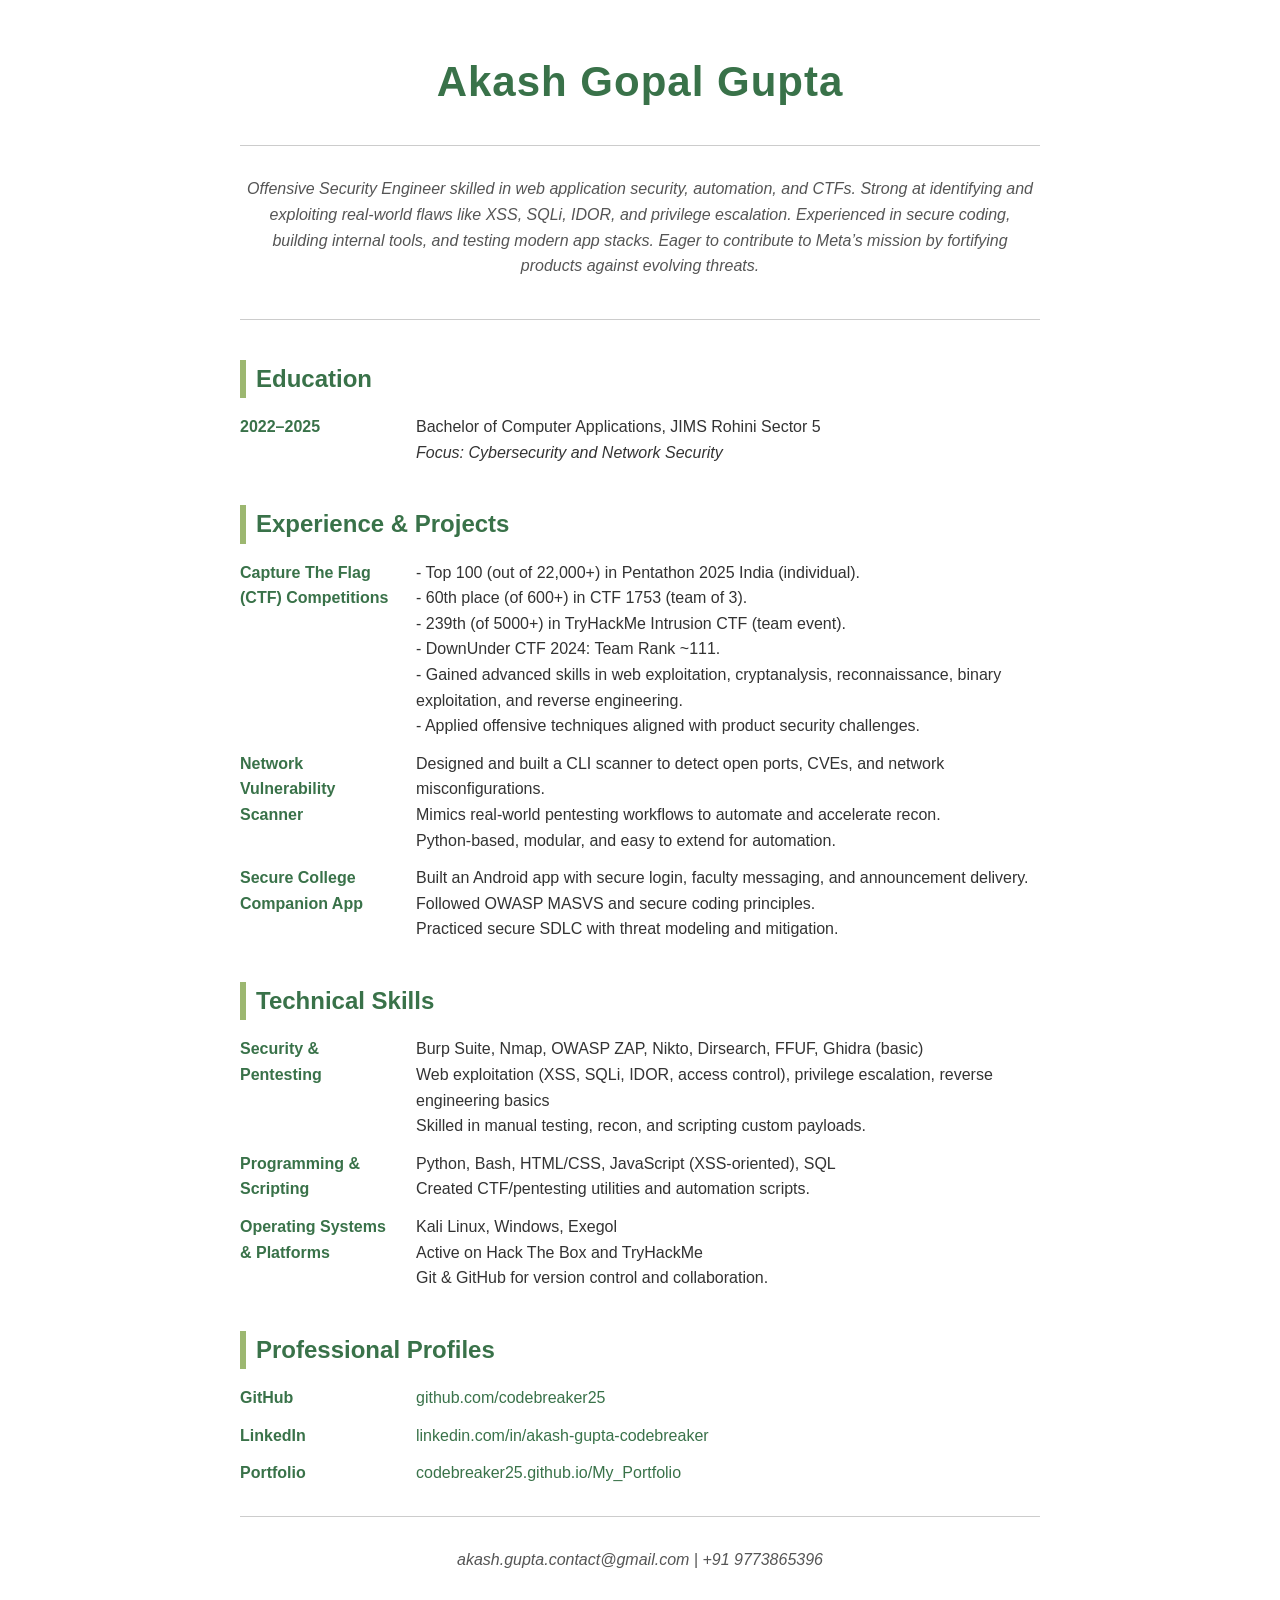
==== index.html @ 153baa15 "index.html" ====
<!DOCTYPE html>
<html lang="en">
<head>
  <meta charset="utf-8" />
  <title>Akash Gupta - Security Engineer Portfolio</title>
  <style>
    body {
      font-family: "Helvetica Neue", Helvetica, Arial, sans-serif;
      max-width: 800px;
      margin: auto;
      background: #FFFFFF;
      padding: 20px;
      line-height: 1.6;
      color: #333;
    }
    h1 {
      font-size: 42px;
      color: #397249;
      text-align: center;
      margin-bottom: 10px;
      letter-spacing: 1px;
    }
    h2 {
      color: #397249;
      margin-top: 40px;
      margin-bottom: 10px;
      border-left: 6px solid #9CB770;
      padding-left: 10px;
      font-weight: 600;
    }
    dt {
      float: left;
      clear: left;
      width: 20%;
      font-weight: bold;
      color: #397249;
    }
    dd {
      margin-left: 22%;
      margin-bottom: 12px;
    }
    blockquote {
      font-style: italic;
      text-align: center;
      color: #555;
      margin: 10px 0 40px;
    }
    a {
      text-decoration: none;
      color: #397249;
    }
    a:hover, a:active {
      background-color: #397249;
      color: #FFFFFF;
      text-decoration: none;
      text-shadow: 1px 1px 1px #333;
    }
    hr {
      border: none;
      border-top: 1px solid #ccc;
      margin: 30px 0;
    }
  </style>
</head>
<body>

<h1>Akash Gopal Gupta</h1>
<hr />
<blockquote>
  Offensive Security Engineer skilled in web application security, automation, and CTFs. Strong at identifying and exploiting real-world flaws like XSS, SQLi, IDOR, and privilege escalation. Experienced in secure coding, building internal tools, and testing modern app stacks. Eager to contribute to Meta’s mission by fortifying products against evolving threats.
</blockquote>
<hr />

<h2>Education</h2>
<dl>
  <dt>2022–2025 </dt>
  <dd>
    Bachelor of Computer Applications, JIMS Rohini Sector 5<br />
    <em>Focus: Cybersecurity and Network Security</em>
  </dd>
</dl>

<h2>Experience & Projects</h2>
<dl>
  <dt>Capture The Flag (CTF) Competitions</dt>
  <dd>
    - Top 100 (out of 22,000+) in Pentathon 2025 India (individual).<br />
    - 60th place (of 600+) in CTF 1753 (team of 3).<br />
    - 239th (of 5000+) in TryHackMe Intrusion CTF (team event).<br />
    - DownUnder CTF 2024: Team Rank ~111.<br />
    - Gained advanced skills in web exploitation, cryptanalysis, reconnaissance, binary exploitation, and reverse engineering.<br />
    - Applied offensive techniques aligned with product security challenges.
  </dd>

  <dt>Network Vulnerability Scanner</dt>
  <dd>
    Designed and built a CLI scanner to detect open ports, CVEs, and network misconfigurations.<br />
    Mimics real-world pentesting workflows to automate and accelerate recon.<br />
    Python-based, modular, and easy to extend for automation.
  </dd>

  <dt>Secure College Companion App</dt>
  <dd>
    Built an Android app with secure login, faculty messaging, and announcement delivery.<br />
    Followed OWASP MASVS and secure coding principles.<br />
    Practiced secure SDLC with threat modeling and mitigation.
  </dd>
</dl>

<h2>Technical Skills</h2>
<dl>
  <dt>Security & Pentesting</dt>
  <dd>
    Burp Suite, Nmap, OWASP ZAP, Nikto, Dirsearch, FFUF, Ghidra (basic)<br />
    Web exploitation (XSS, SQLi, IDOR, access control), privilege escalation, reverse engineering basics<br />
    Skilled in manual testing, recon, and scripting custom payloads.
  </dd>

  <dt>Programming & Scripting</dt>
  <dd>
    Python, Bash, HTML/CSS, JavaScript (XSS-oriented), SQL<br />
    Created CTF/pentesting utilities and automation scripts.
  </dd>

  <dt>Operating Systems & Platforms</dt>
  <dd>
    Kali Linux, Windows, Exegol<br />
    Active on Hack The Box and TryHackMe<br />
    Git & GitHub for version control and collaboration.
  </dd>
</dl>

<h2>Professional Profiles</h2>
<dl>
  <dt>GitHub</dt>
  <dd><a href="https://github.com/codebreaker25" target="_blank" rel="noopener noreferrer">github.com/codebreaker25</a></dd>
  <dt>LinkedIn</dt>
  <dd><a href="https://www.linkedin.com/in/akash-gupta-codebreaker" target="_blank" rel="noopener noreferrer">linkedin.com/in/akash-gupta-codebreaker</a></dd>
  <dt>Portfolio</dt>
  <dd><a href="https://codebreaker25.github.io/My_Portfolio/" target="_blank" rel="noopener noreferrer">codebreaker25.github.io/My_Portfolio</a></dd>
</dl>

<hr />
<blockquote>
  akash.gupta.contact@gmail.com | +91 9773865396
</blockquote>

</body>
</html>
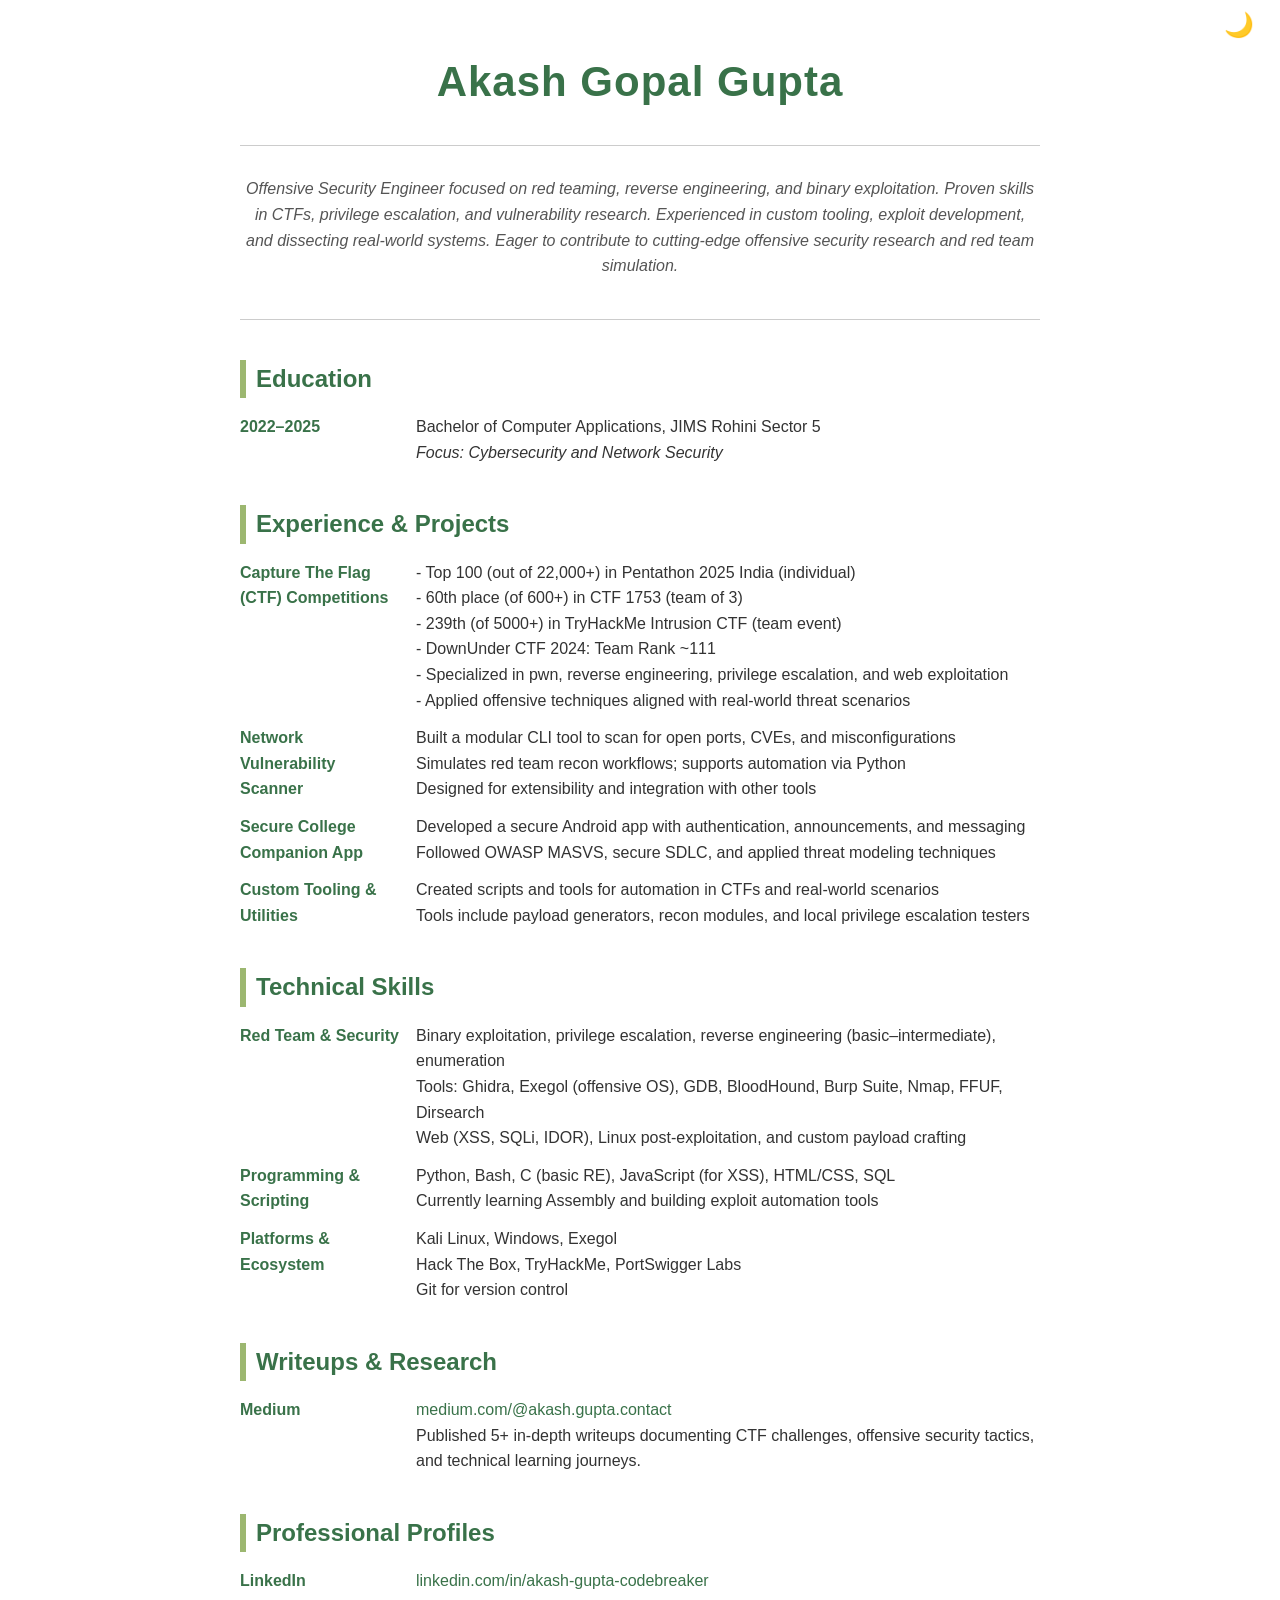
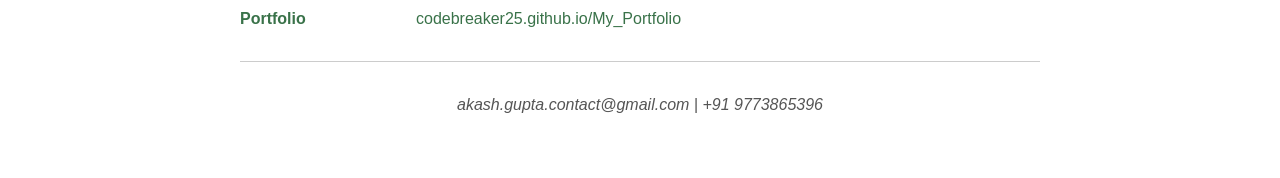
==== commit 88e9d645: "index.html" ====
--- a/index.html
+++ b/index.html
@@ -4,27 +4,47 @@
   <meta charset="utf-8" />
   <title>Akash Gupta - Security Engineer Portfolio</title>
   <style>
+    :root {
+      --bg-color: #FFFFFF;
+      --text-color: #333;
+      --highlight: #397249;
+      --subtle: #9CB770;
+      --link-hover-bg: #397249;
+      --link-hover-text: #FFFFFF;
+    }
+
+    body.dark-mode {
+      --bg-color: #121212;
+      --text-color: #EEE;
+      --highlight: #9CB770;
+      --subtle: #8AA35B;
+      --link-hover-bg: #9CB770;
+      --link-hover-text: #000;
+    }
+
     body {
       font-family: "Helvetica Neue", Helvetica, Arial, sans-serif;
       max-width: 800px;
       margin: auto;
-      background: #FFFFFF;
+      background: var(--bg-color);
       padding: 20px;
       line-height: 1.6;
-      color: #333;
-    }
+      color: var(--text-color);
+      transition: background 0.3s, color 0.3s;
+    }
+
     h1 {
       font-size: 42px;
-      color: #397249;
+      color: var(--highlight);
       text-align: center;
       margin-bottom: 10px;
       letter-spacing: 1px;
     }
     h2 {
-      color: #397249;
+      color: var(--highlight);
       margin-top: 40px;
       margin-bottom: 10px;
-      border-left: 6px solid #9CB770;
+      border-left: 6px solid var(--subtle);
       padding-left: 10px;
       font-weight: 600;
     }
@@ -33,7 +53,7 @@
       clear: left;
       width: 20%;
       font-weight: bold;
-      color: #397249;
+      color: var(--highlight);
     }
     dd {
       margin-left: 22%;
@@ -47,11 +67,11 @@
     }
     a {
       text-decoration: none;
-      color: #397249;
+      color: var(--highlight);
     }
     a:hover, a:active {
-      background-color: #397249;
-      color: #FFFFFF;
+      background-color: var(--link-hover-bg);
+      color: var(--link-hover-text);
       text-decoration: none;
       text-shadow: 1px 1px 1px #333;
     }
@@ -60,20 +80,39 @@
       border-top: 1px solid #ccc;
       margin: 30px 0;
     }
+
+    .toggle-container {
+      position: fixed;
+      top: 10px;
+      right: 20px;
+    }
+    .toggle-btn {
+      background-color: transparent;
+      border: none;
+      font-size: 24px;
+      cursor: pointer;
+      color: var(--highlight);
+    }
+    .toggle-btn:hover {
+      color: var(--link-hover-bg);
+    }
   </style>
 </head>
 <body>
+<div class="toggle-container">
+  <button class="toggle-btn" onclick="toggleDarkMode()" aria-label="Toggle dark mode">🌙</button>
+</div>
 
 <h1>Akash Gopal Gupta</h1>
 <hr />
 <blockquote>
-  Offensive Security Engineer skilled in web application security, automation, and CTFs. Strong at identifying and exploiting real-world flaws like XSS, SQLi, IDOR, and privilege escalation. Experienced in secure coding, building internal tools, and testing modern app stacks. Eager to contribute to Meta’s mission by fortifying products against evolving threats.
+  Offensive Security Engineer focused on red teaming, reverse engineering, and binary exploitation. Proven skills in CTFs, privilege escalation, and vulnerability research. Experienced in custom tooling, exploit development, and dissecting real-world systems. Eager to contribute to cutting-edge offensive security research and red team simulation.
 </blockquote>
 <hr />
 
 <h2>Education</h2>
 <dl>
-  <dt>2022–2025 </dt>
+  <dt>2022–2025</dt>
   <dd>
     Bachelor of Computer Applications, JIMS Rohini Sector 5<br />
     <em>Focus: Cybersecurity and Network Security</em>
@@ -84,56 +123,68 @@
 <dl>
   <dt>Capture The Flag (CTF) Competitions</dt>
   <dd>
-    - Top 100 (out of 22,000+) in Pentathon 2025 India (individual).<br />
-    - 60th place (of 600+) in CTF 1753 (team of 3).<br />
-    - 239th (of 5000+) in TryHackMe Intrusion CTF (team event).<br />
-    - DownUnder CTF 2024: Team Rank ~111.<br />
-    - Gained advanced skills in web exploitation, cryptanalysis, reconnaissance, binary exploitation, and reverse engineering.<br />
-    - Applied offensive techniques aligned with product security challenges.
+    - Top 100 (out of 22,000+) in Pentathon 2025 India (individual)<br />
+    - 60th place (of 600+) in CTF 1753 (team of 3)<br />
+    - 239th (of 5000+) in TryHackMe Intrusion CTF (team event)<br />
+    - DownUnder CTF 2024: Team Rank ~111<br />
+    - Specialized in pwn, reverse engineering, privilege escalation, and web exploitation<br />
+    - Applied offensive techniques aligned with real-world threat scenarios
   </dd>
 
   <dt>Network Vulnerability Scanner</dt>
   <dd>
-    Designed and built a CLI scanner to detect open ports, CVEs, and network misconfigurations.<br />
-    Mimics real-world pentesting workflows to automate and accelerate recon.<br />
-    Python-based, modular, and easy to extend for automation.
+    Built a modular CLI tool to scan for open ports, CVEs, and misconfigurations<br />
+    Simulates red team recon workflows; supports automation via Python<br />
+    Designed for extensibility and integration with other tools
   </dd>
 
   <dt>Secure College Companion App</dt>
   <dd>
-    Built an Android app with secure login, faculty messaging, and announcement delivery.<br />
-    Followed OWASP MASVS and secure coding principles.<br />
-    Practiced secure SDLC with threat modeling and mitigation.
+    Developed a secure Android app with authentication, announcements, and messaging<br />
+    Followed OWASP MASVS, secure SDLC, and applied threat modeling techniques
+  </dd>
+
+  <dt>Custom Tooling & Utilities</dt>
+  <dd>
+    Created scripts and tools for automation in CTFs and real-world scenarios<br />
+    Tools include payload generators, recon modules, and local privilege escalation testers
   </dd>
 </dl>
 
 <h2>Technical Skills</h2>
 <dl>
-  <dt>Security & Pentesting</dt>
-  <dd>
-    Burp Suite, Nmap, OWASP ZAP, Nikto, Dirsearch, FFUF, Ghidra (basic)<br />
-    Web exploitation (XSS, SQLi, IDOR, access control), privilege escalation, reverse engineering basics<br />
-    Skilled in manual testing, recon, and scripting custom payloads.
+  <dt>Red Team & Security</dt>
+  <dd>
+    Binary exploitation, privilege escalation, reverse engineering (basic–intermediate), enumeration<br />
+    Tools: Ghidra, Exegol (offensive OS), GDB, BloodHound, Burp Suite, Nmap, FFUF, Dirsearch<br />
+    Web (XSS, SQLi, IDOR), Linux post-exploitation, and custom payload crafting
   </dd>
 
   <dt>Programming & Scripting</dt>
   <dd>
-    Python, Bash, HTML/CSS, JavaScript (XSS-oriented), SQL<br />
-    Created CTF/pentesting utilities and automation scripts.
-  </dd>
-
-  <dt>Operating Systems & Platforms</dt>
+    Python, Bash, C (basic RE), JavaScript (for XSS), HTML/CSS, SQL<br />
+    Currently learning Assembly and building exploit automation tools
+  </dd>
+
+  <dt>Platforms & Ecosystem</dt>
   <dd>
     Kali Linux, Windows, Exegol<br />
-    Active on Hack The Box and TryHackMe<br />
-    Git & GitHub for version control and collaboration.
+    Hack The Box, TryHackMe, PortSwigger Labs<br />
+    Git for version control
+  </dd>
+</dl>
+
+<h2>Writeups & Research</h2>
+<dl>
+  <dt>Medium</dt>
+  <dd>
+    <a href="https://medium.com/@akash.gupta.contact" target="_blank" rel="noopener noreferrer">medium.com/@akash.gupta.contact</a><br />
+    Published 5+ in-depth writeups documenting CTF challenges, offensive security tactics, and technical learning journeys.
   </dd>
 </dl>
 
 <h2>Professional Profiles</h2>
 <dl>
-  <dt>GitHub</dt>
-  <dd><a href="https://github.com/codebreaker25" target="_blank" rel="noopener noreferrer">github.com/codebreaker25</a></dd>
   <dt>LinkedIn</dt>
   <dd><a href="https://www.linkedin.com/in/akash-gupta-codebreaker" target="_blank" rel="noopener noreferrer">linkedin.com/in/akash-gupta-codebreaker</a></dd>
   <dt>Portfolio</dt>
@@ -145,5 +196,13 @@
   akash.gupta.contact@gmail.com | +91 9773865396
 </blockquote>
 
+<script>
+  function toggleDarkMode() {
+    document.body.classList.toggle('dark-mode');
+    const icon = document.querySelector('.toggle-btn');
+    icon.textContent = document.body.classList.contains('dark-mode') ? '☀️' : '🌙';
+  }
+</script>
+
 </body>
 </html>
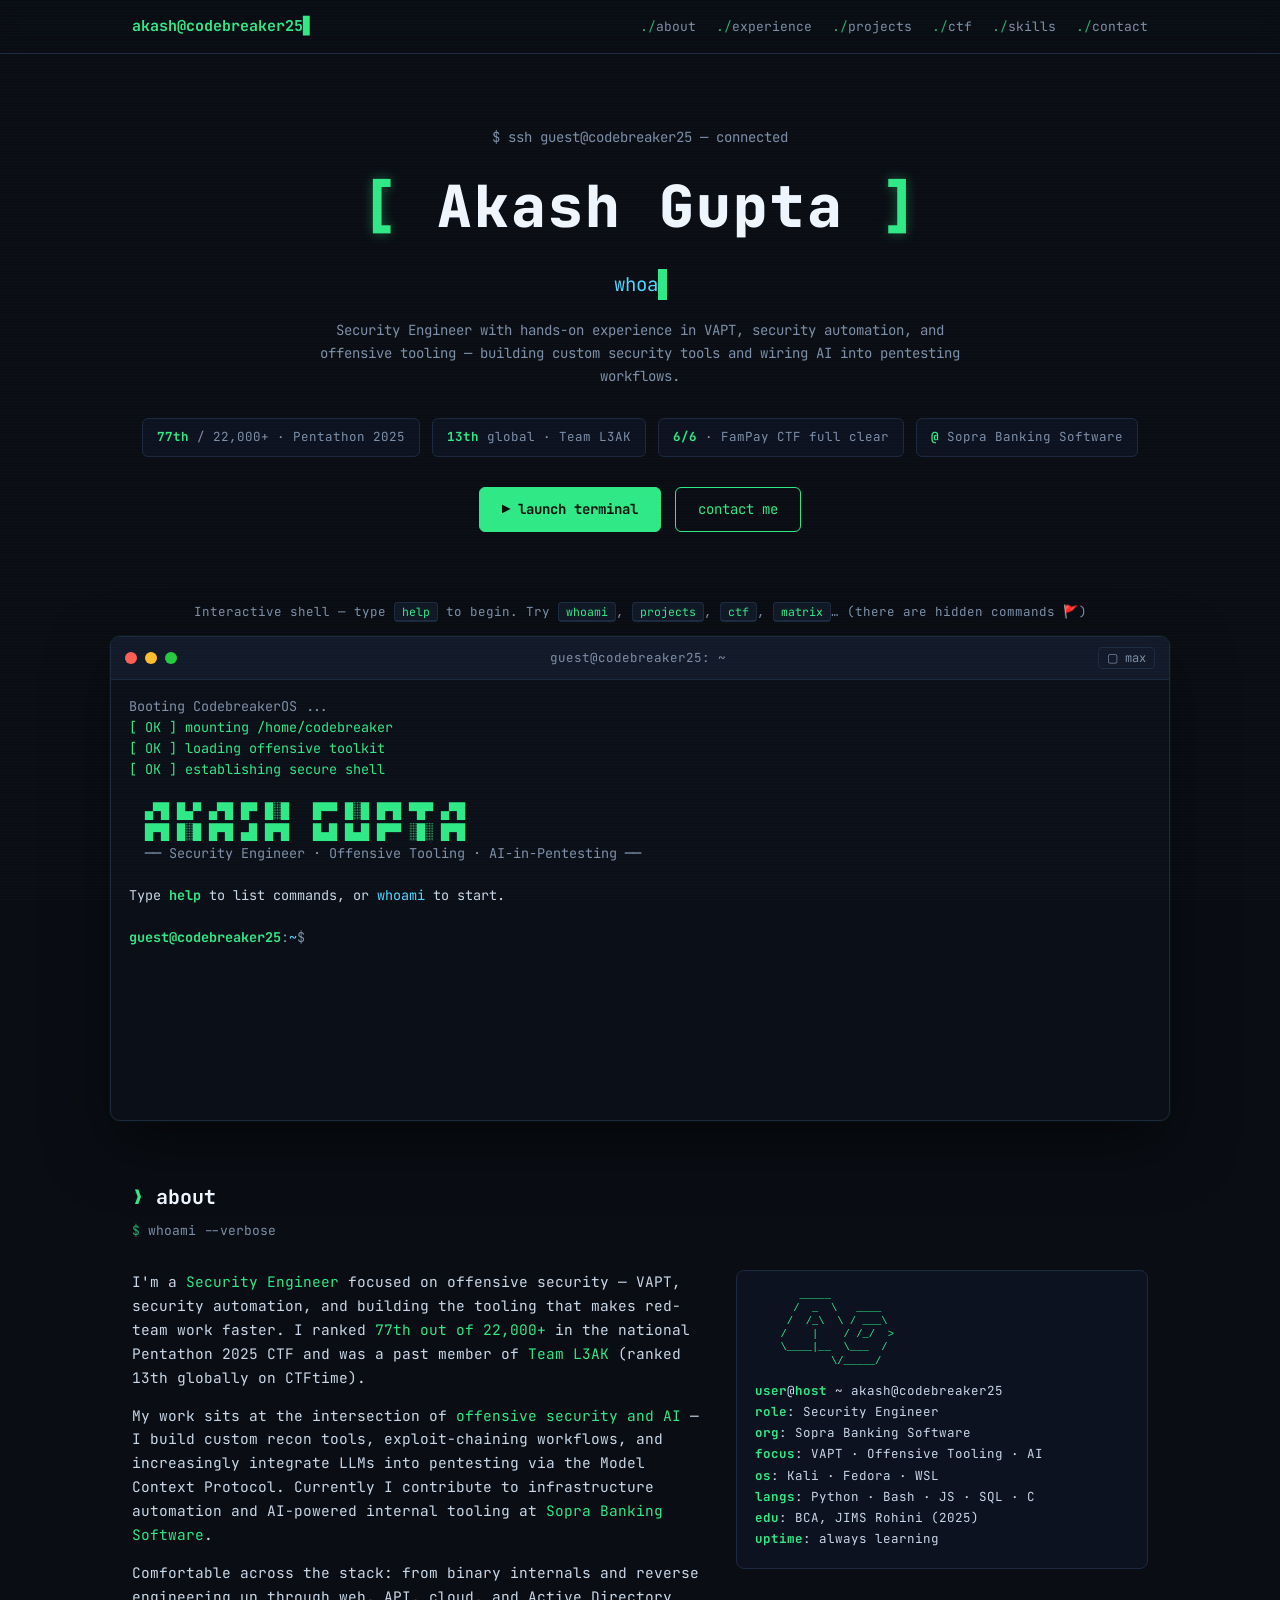
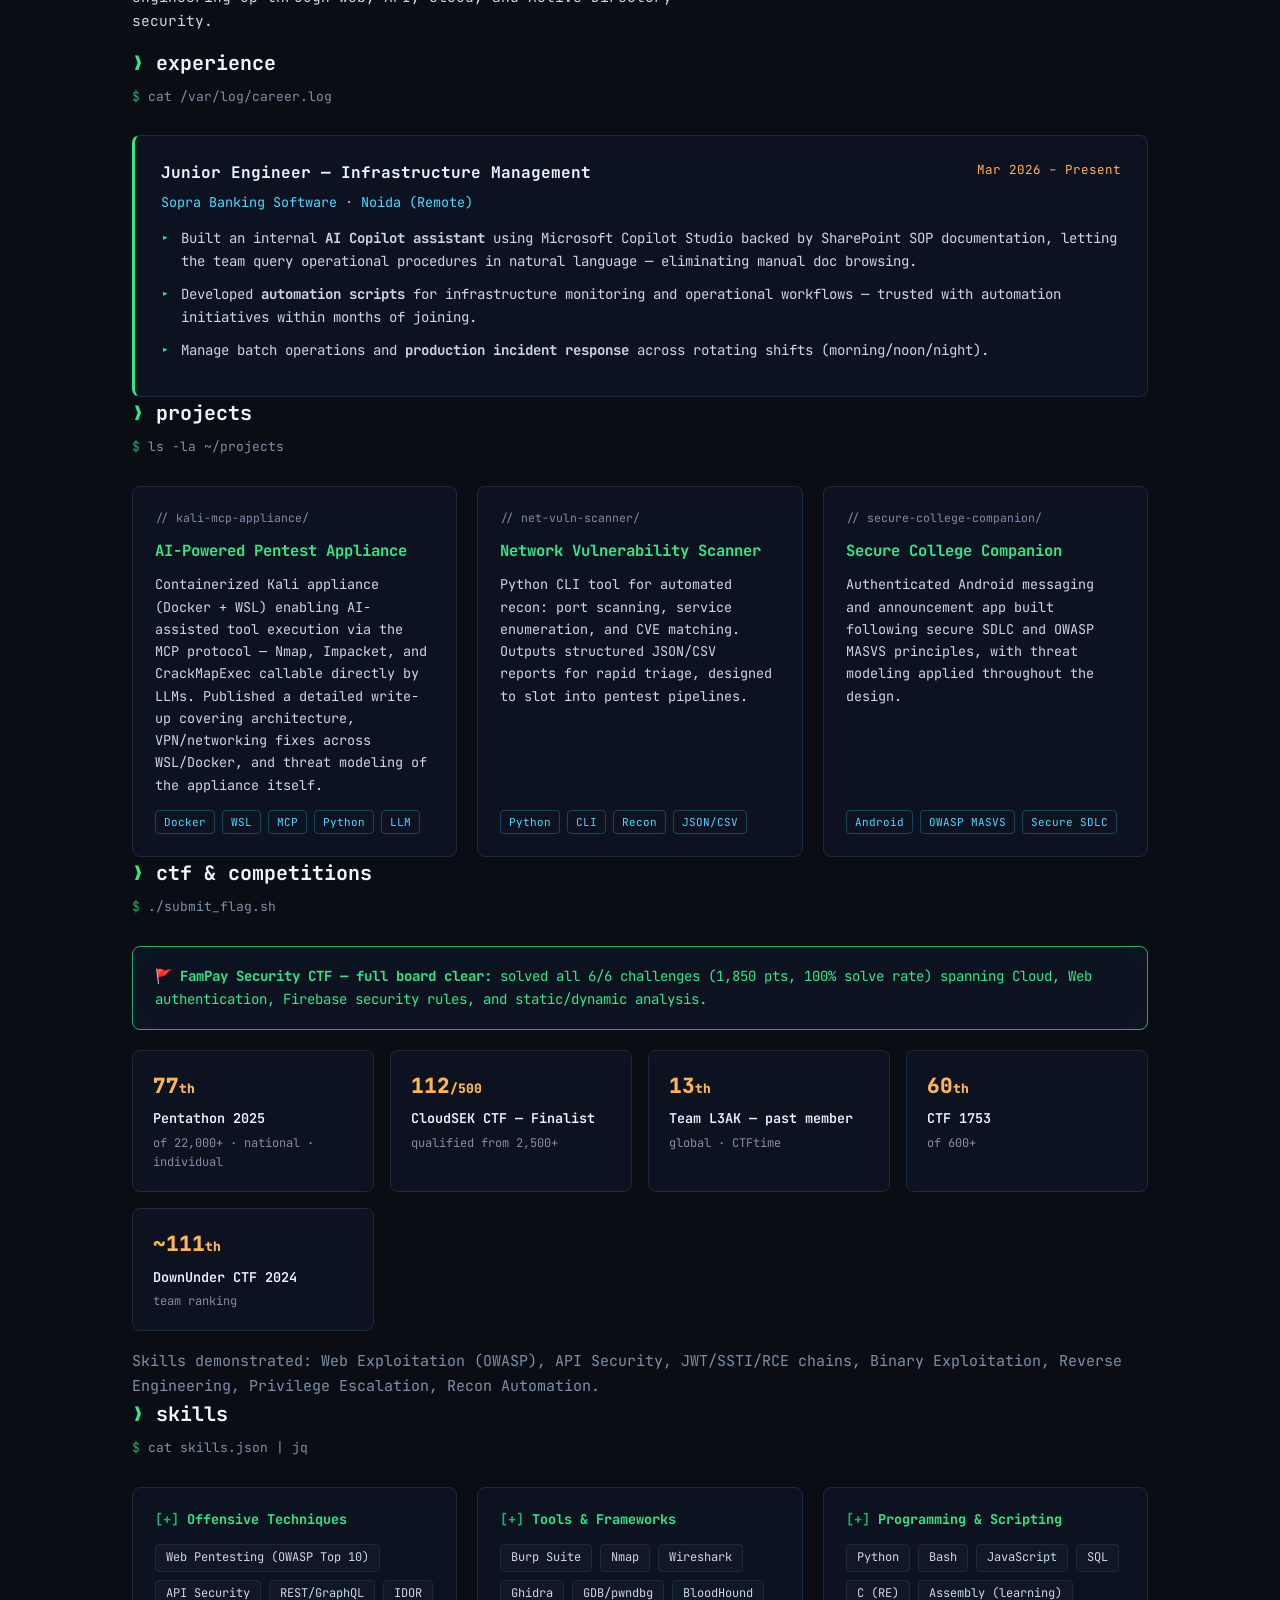
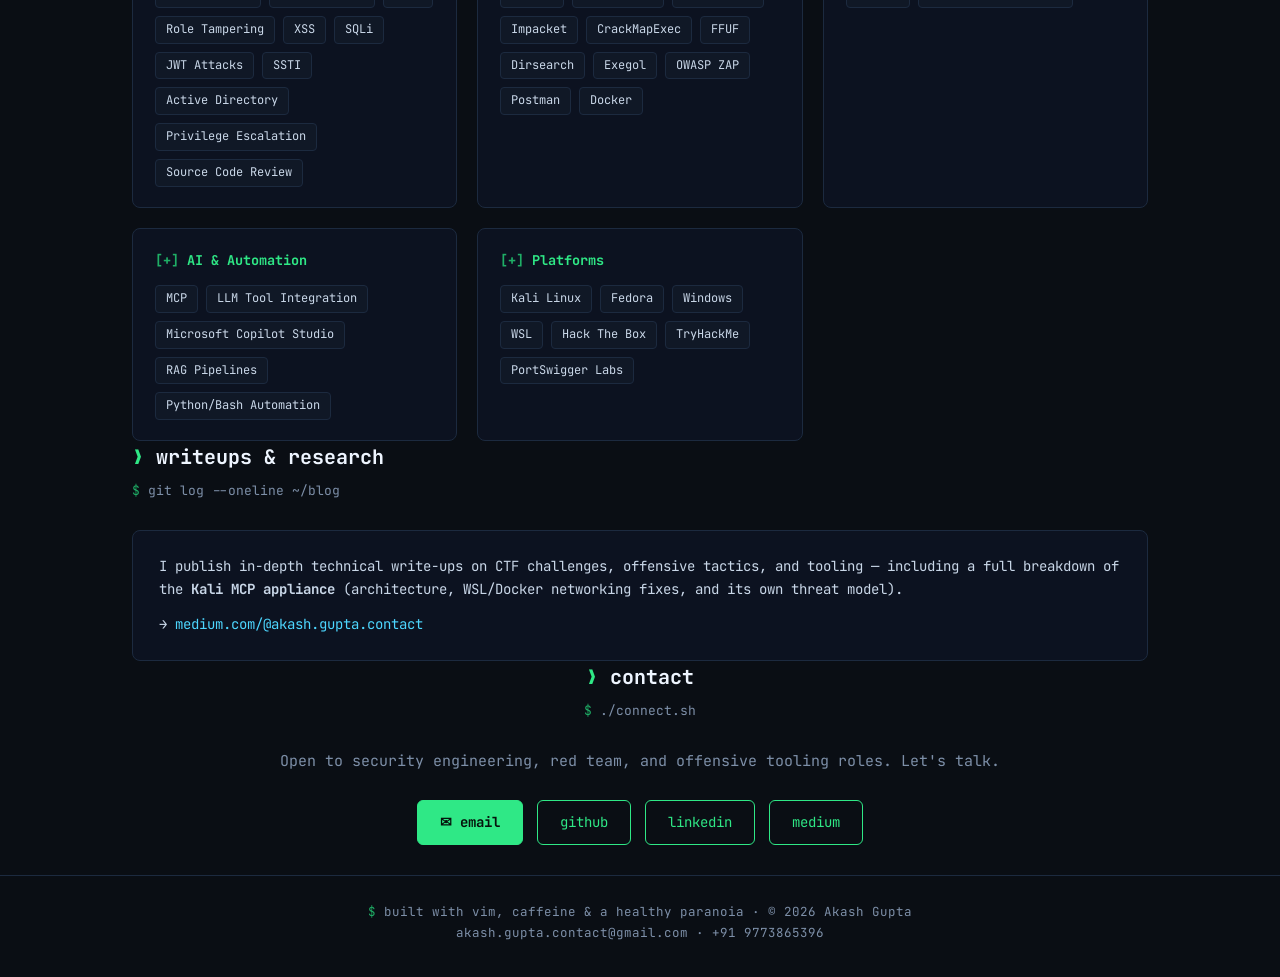
==== commit e06d693b: "Rebuild portfolio as interactive terminal-themed site - Add fully interactive in-browser terminal (h" ====
--- a/index.html
+++ b/index.html
@@ -2,207 +2,299 @@
 <html lang="en">
 <head>
   <meta charset="utf-8" />
-  <title>Akash Gupta - Security Engineer Portfolio</title>
-  <style>
-    :root {
-      --bg-color: #FFFFFF;
-      --text-color: #333;
-      --highlight: #397249;
-      --subtle: #9CB770;
-      --link-hover-bg: #397249;
-      --link-hover-text: #FFFFFF;
-    }
-
-    body.dark-mode {
-      --bg-color: #121212;
-      --text-color: #EEE;
-      --highlight: #9CB770;
-      --subtle: #8AA35B;
-      --link-hover-bg: #9CB770;
-      --link-hover-text: #000;
-    }
-
-    body {
-      font-family: "Helvetica Neue", Helvetica, Arial, sans-serif;
-      max-width: 800px;
-      margin: auto;
-      background: var(--bg-color);
-      padding: 20px;
-      line-height: 1.6;
-      color: var(--text-color);
-      transition: background 0.3s, color 0.3s;
-    }
-
-    h1 {
-      font-size: 42px;
-      color: var(--highlight);
-      text-align: center;
-      margin-bottom: 10px;
-      letter-spacing: 1px;
-    }
-    h2 {
-      color: var(--highlight);
-      margin-top: 40px;
-      margin-bottom: 10px;
-      border-left: 6px solid var(--subtle);
-      padding-left: 10px;
-      font-weight: 600;
-    }
-    dt {
-      float: left;
-      clear: left;
-      width: 20%;
-      font-weight: bold;
-      color: var(--highlight);
-    }
-    dd {
-      margin-left: 22%;
-      margin-bottom: 12px;
-    }
-    blockquote {
-      font-style: italic;
-      text-align: center;
-      color: #555;
-      margin: 10px 0 40px;
-    }
-    a {
-      text-decoration: none;
-      color: var(--highlight);
-    }
-    a:hover, a:active {
-      background-color: var(--link-hover-bg);
-      color: var(--link-hover-text);
-      text-decoration: none;
-      text-shadow: 1px 1px 1px #333;
-    }
-    hr {
-      border: none;
-      border-top: 1px solid #ccc;
-      margin: 30px 0;
-    }
-
-    .toggle-container {
-      position: fixed;
-      top: 10px;
-      right: 20px;
-    }
-    .toggle-btn {
-      background-color: transparent;
-      border: none;
-      font-size: 24px;
-      cursor: pointer;
-      color: var(--highlight);
-    }
-    .toggle-btn:hover {
-      color: var(--link-hover-bg);
-    }
-  </style>
+  <meta name="viewport" content="width=device-width, initial-scale=1" />
+  <title>Akash Gupta — Security Engineer</title>
+  <meta name="description" content="Akash Gupta — Security Engineer specializing in VAPT, offensive tooling, and AI-in-pentesting. Ranked 77th/22,000+ in Pentathon 2025. Interactive terminal portfolio." />
+  <meta name="author" content="Akash Gupta" />
+  <meta property="og:title" content="Akash Gupta — Security Engineer" />
+  <meta property="og:description" content="VAPT · Offensive Tooling · AI-in-Pentesting. Interactive terminal portfolio." />
+  <meta property="og:type" content="website" />
+  <link rel="preconnect" href="https://fonts.googleapis.com" />
+  <link rel="preconnect" href="https://fonts.gstatic.com" crossorigin />
+  <link href="https://fonts.googleapis.com/css2?family=JetBrains+Mono:wght@400;500;700;800&display=swap" rel="stylesheet" />
+  <link rel="stylesheet" href="style.css" />
+  <link rel="icon" href="data:image/svg+xml,<svg xmlns='http://www.w3.org/2000/svg' viewBox='0 0 100 100'><text y='.9em' font-size='90'>🛡️</text></svg>" />
 </head>
 <body>
-<div class="toggle-container">
-  <button class="toggle-btn" onclick="toggleDarkMode()" aria-label="Toggle dark mode">🌙</button>
-</div>
-
-<h1>Akash Gopal Gupta</h1>
-<hr />
-<blockquote>
-  Offensive Security Engineer focused on red teaming, reverse engineering, and binary exploitation. Proven skills in CTFs, privilege escalation, and vulnerability research. Experienced in custom tooling, exploit development, and dissecting real-world systems. Eager to contribute to cutting-edge offensive security research and red team simulation.
-</blockquote>
-<hr />
-
-<h2>Education</h2>
-<dl>
-  <dt>2022–2025</dt>
-  <dd>
-    Bachelor of Computer Applications, JIMS Rohini Sector 5<br />
-    <em>Focus: Cybersecurity and Network Security</em>
-  </dd>
-</dl>
-
-<h2>Experience & Projects</h2>
-<dl>
-  <dt>Capture The Flag (CTF) Competitions</dt>
-  <dd>
-    - Top 100 (out of 22,000+) in Pentathon 2025 India (individual)<br />
-    - 60th place (of 600+) in CTF 1753 (team of 3)<br />
-    - 239th (of 5000+) in TryHackMe Intrusion CTF (team event)<br />
-    - DownUnder CTF 2024: Team Rank ~111<br />
-    - Specialized in pwn, reverse engineering, privilege escalation, and web exploitation<br />
-    - Applied offensive techniques aligned with real-world threat scenarios
-  </dd>
-
-  <dt>Network Vulnerability Scanner</dt>
-  <dd>
-    Built a modular CLI tool to scan for open ports, CVEs, and misconfigurations<br />
-    Simulates red team recon workflows; supports automation via Python<br />
-    Designed for extensibility and integration with other tools
-  </dd>
-
-  <dt>Secure College Companion App</dt>
-  <dd>
-    Developed a secure Android app with authentication, announcements, and messaging<br />
-    Followed OWASP MASVS, secure SDLC, and applied threat modeling techniques
-  </dd>
-
-  <dt>Custom Tooling & Utilities</dt>
-  <dd>
-    Created scripts and tools for automation in CTFs and real-world scenarios<br />
-    Tools include payload generators, recon modules, and local privilege escalation testers
-  </dd>
-</dl>
-
-<h2>Technical Skills</h2>
-<dl>
-  <dt>Red Team & Security</dt>
-  <dd>
-    Binary exploitation, privilege escalation, reverse engineering (basic–intermediate), enumeration<br />
-    Tools: Ghidra, Exegol (offensive OS), GDB, BloodHound, Burp Suite, Nmap, FFUF, Dirsearch<br />
-    Web (XSS, SQLi, IDOR), Linux post-exploitation, and custom payload crafting
-  </dd>
-
-  <dt>Programming & Scripting</dt>
-  <dd>
-    Python, Bash, C (basic RE), JavaScript (for XSS), HTML/CSS, SQL<br />
-    Currently learning Assembly and building exploit automation tools
-  </dd>
-
-  <dt>Platforms & Ecosystem</dt>
-  <dd>
-    Kali Linux, Windows, Exegol<br />
-    Hack The Box, TryHackMe, PortSwigger Labs<br />
-    Git for version control
-  </dd>
-</dl>
-
-<h2>Writeups & Research</h2>
-<dl>
-  <dt>Medium</dt>
-  <dd>
-    <a href="https://medium.com/@akash.gupta.contact" target="_blank" rel="noopener noreferrer">medium.com/@akash.gupta.contact</a><br />
-    Published 5+ in-depth writeups documenting CTF challenges, offensive security tactics, and technical learning journeys.
-  </dd>
-</dl>
-
-<h2>Professional Profiles</h2>
-<dl>
-  <dt>LinkedIn</dt>
-  <dd><a href="https://www.linkedin.com/in/akash-gupta-codebreaker" target="_blank" rel="noopener noreferrer">linkedin.com/in/akash-gupta-codebreaker</a></dd>
-  <dt>Portfolio</dt>
-  <dd><a href="https://codebreaker25.github.io/My_Portfolio/" target="_blank" rel="noopener noreferrer">codebreaker25.github.io/My_Portfolio</a></dd>
-</dl>
-
-<hr />
-<blockquote>
-  akash.gupta.contact@gmail.com | +91 9773865396
-</blockquote>
-
-<script>
-  function toggleDarkMode() {
-    document.body.classList.toggle('dark-mode');
-    const icon = document.querySelector('.toggle-btn');
-    icon.textContent = document.body.classList.contains('dark-mode') ? '☀️' : '🌙';
-  }
-</script>
-
+
+<canvas id="matrix-canvas"></canvas>
+
+<!-- ===== NAV ===== -->
+<nav>
+  <div class="nav-inner">
+    <div class="nav-logo">akash@codebreaker25<span class="blink">▊</span></div>
+    <div class="nav-links">
+      <a href="#about">about</a>
+      <a href="#experience">experience</a>
+      <a href="#projects">projects</a>
+      <a href="#ctf">ctf</a>
+      <a href="#skills">skills</a>
+      <a href="#contact">contact</a>
+    </div>
+  </div>
+</nav>
+
+<!-- ===== HERO ===== -->
+<header class="hero container">
+  <div class="handle">$ ssh guest@codebreaker25 — connected</div>
+  <h1><span class="bracket">[</span> Akash Gupta <span class="bracket">]</span></h1>
+  <div class="typed-line"><span id="typed"></span><span class="cursor">&nbsp;</span></div>
+  <p class="tagline">
+    Security Engineer with hands-on experience in VAPT, security automation, and offensive tooling —
+    building custom security tools and wiring AI into pentesting workflows.
+  </p>
+
+  <div class="stat-chips">
+    <div class="chip"><b>77th</b> / 22,000+ · Pentathon 2025</div>
+    <div class="chip"><b>13th</b> global · Team L3AK</div>
+    <div class="chip"><b>6/6</b> · FamPay CTF full clear</div>
+    <div class="chip"><b>@</b> Sopra Banking Software</div>
+  </div>
+
+  <div class="hero-ctas">
+    <a class="btn btn-solid" href="#terminal">▶ launch terminal</a>
+    <a class="btn btn-ghost" href="#contact">contact me</a>
+  </div>
+</header>
+
+<!-- ===== TERMINAL ===== -->
+<section class="terminal-section container" id="terminal">
+  <p class="terminal-hint">
+    Interactive shell — type <kbd>help</kbd> to begin. Try <kbd>whoami</kbd>, <kbd>projects</kbd>, <kbd>ctf</kbd>, <kbd>matrix</kbd>… (there are hidden commands 🚩)
+  </p>
+  <div class="terminal" id="terminal-box">
+    <div class="term-titlebar">
+      <span class="term-dot red"></span>
+      <span class="term-dot yellow"></span>
+      <span class="term-dot green"></span>
+      <span class="term-title">guest@codebreaker25: ~</span>
+      <button class="term-max" id="term-max">▢ max</button>
+    </div>
+    <div class="term-body" id="term-body"></div>
+  </div>
+</section>
+
+<!-- ===== ABOUT ===== -->
+<section id="about" class="container" data-reveal>
+  <h2 class="section-title">about</h2>
+  <p class="section-cmd">whoami --verbose</p>
+  <div class="about-grid">
+    <div class="about-text">
+      <p>
+        I'm a <span class="hl">Security Engineer</span> focused on offensive security — VAPT,
+        security automation, and building the tooling that makes red-team work faster. I ranked
+        <span class="hl">77th out of 22,000+</span> in the national Pentathon 2025 CTF and was a
+        past member of <span class="hl">Team L3AK</span> (ranked 13th globally on CTFtime).
+      </p>
+      <p>
+        My work sits at the intersection of <span class="hl">offensive security and AI</span> —
+        I build custom recon tools, exploit-chaining workflows, and increasingly integrate LLMs
+        into pentesting via the Model Context Protocol. Currently I contribute to infrastructure
+        automation and AI-powered internal tooling at <span class="hl">Sopra Banking Software</span>.
+      </p>
+      <p>
+        Comfortable across the stack: from binary internals and reverse engineering up through web,
+        API, cloud, and Active Directory security.
+      </p>
+    </div>
+    <div class="neofetch-card">
+      <pre>       _____
+      /  _  \   ____
+     /  /_\  \ / ___\
+    /    |    / /_/  >
+    \____|__  \___  /
+            \/_____/</pre>
+      <div><span class="nf-key">user</span>@<span class="nf-key">host</span> ~ akash@codebreaker25</div>
+      <div><span class="nf-key">role</span>: Security Engineer</div>
+      <div><span class="nf-key">org</span>: Sopra Banking Software</div>
+      <div><span class="nf-key">focus</span>: VAPT · Offensive Tooling · AI</div>
+      <div><span class="nf-key">os</span>: Kali · Fedora · WSL</div>
+      <div><span class="nf-key">langs</span>: Python · Bash · JS · SQL · C</div>
+      <div><span class="nf-key">edu</span>: BCA, JIMS Rohini (2025)</div>
+      <div><span class="nf-key">uptime</span>: always learning</div>
+    </div>
+  </div>
+</section>
+
+<!-- ===== EXPERIENCE ===== -->
+<section id="experience" class="container" data-reveal>
+  <h2 class="section-title">experience</h2>
+  <p class="section-cmd">cat /var/log/career.log</p>
+  <div class="xp-card">
+    <div class="xp-head">
+      <span class="xp-role">Junior Engineer — Infrastructure Management</span>
+      <span class="xp-date">Mar 2026 – Present</span>
+    </div>
+    <div class="xp-org">Sopra Banking Software · Noida (Remote)</div>
+    <ul>
+      <li>Built an internal <b>AI Copilot assistant</b> using Microsoft Copilot Studio backed by SharePoint SOP documentation, letting the team query operational procedures in natural language — eliminating manual doc browsing.</li>
+      <li>Developed <b>automation scripts</b> for infrastructure monitoring and operational workflows — trusted with automation initiatives within months of joining.</li>
+      <li>Manage batch operations and <b>production incident response</b> across rotating shifts (morning/noon/night).</li>
+    </ul>
+  </div>
+</section>
+
+<!-- ===== PROJECTS ===== -->
+<section id="projects" class="container" data-reveal>
+  <h2 class="section-title">projects</h2>
+  <p class="section-cmd">ls -la ~/projects</p>
+  <div class="proj-grid">
+    <article class="proj-card">
+      <div class="proj-file">kali-mcp-appliance/</div>
+      <div class="proj-name">AI-Powered Pentest Appliance</div>
+      <p class="proj-desc">
+        Containerized Kali appliance (Docker + WSL) enabling AI-assisted tool execution via the
+        MCP protocol — Nmap, Impacket, and CrackMapExec callable directly by LLMs. Published a
+        detailed write-up covering architecture, VPN/networking fixes across WSL/Docker, and
+        threat modeling of the appliance itself.
+      </p>
+      <div class="proj-tags"><span>Docker</span><span>WSL</span><span>MCP</span><span>Python</span><span>LLM</span></div>
+    </article>
+
+    <article class="proj-card">
+      <div class="proj-file">net-vuln-scanner/</div>
+      <div class="proj-name">Network Vulnerability Scanner</div>
+      <p class="proj-desc">
+        Python CLI tool for automated recon: port scanning, service enumeration, and CVE matching.
+        Outputs structured JSON/CSV reports for rapid triage, designed to slot into pentest pipelines.
+      </p>
+      <div class="proj-tags"><span>Python</span><span>CLI</span><span>Recon</span><span>JSON/CSV</span></div>
+    </article>
+
+    <article class="proj-card">
+      <div class="proj-file">secure-college-companion/</div>
+      <div class="proj-name">Secure College Companion</div>
+      <p class="proj-desc">
+        Authenticated Android messaging and announcement app built following secure SDLC and
+        OWASP MASVS principles, with threat modeling applied throughout the design.
+      </p>
+      <div class="proj-tags"><span>Android</span><span>OWASP MASVS</span><span>Secure SDLC</span></div>
+    </article>
+  </div>
+</section>
+
+<!-- ===== CTF ===== -->
+<section id="ctf" class="container" data-reveal>
+  <h2 class="section-title">ctf &amp; competitions</h2>
+  <p class="section-cmd">./submit_flag.sh</p>
+  <div class="ctf-flag-banner">
+    🚩 <b>FamPay Security CTF — full board clear:</b> solved all 6/6 challenges (1,850 pts, 100% solve rate)
+    spanning Cloud, Web authentication, Firebase security rules, and static/dynamic analysis.
+  </div>
+  <div class="ctf-grid">
+    <div class="ctf-card">
+      <div class="ctf-rank">77<span style="font-size:13px">th</span></div>
+      <div class="ctf-name">Pentathon 2025</div>
+      <div class="ctf-note">of 22,000+ · national · individual</div>
+    </div>
+    <div class="ctf-card">
+      <div class="ctf-rank">112<span style="font-size:13px">/500</span></div>
+      <div class="ctf-name">CloudSEK CTF — Finalist</div>
+      <div class="ctf-note">qualified from 2,500+</div>
+    </div>
+    <div class="ctf-card">
+      <div class="ctf-rank">13<span style="font-size:13px">th</span></div>
+      <div class="ctf-name">Team L3AK — past member</div>
+      <div class="ctf-note">global · CTFtime</div>
+    </div>
+    <div class="ctf-card">
+      <div class="ctf-rank">60<span style="font-size:13px">th</span></div>
+      <div class="ctf-name">CTF 1753</div>
+      <div class="ctf-note">of 600+</div>
+    </div>
+    <div class="ctf-card">
+      <div class="ctf-rank">~111<span style="font-size:13px">th</span></div>
+      <div class="ctf-name">DownUnder CTF 2024</div>
+      <div class="ctf-note">team ranking</div>
+    </div>
+  </div>
+  <p style="margin-top:18px" class="dim">
+    Skills demonstrated: Web Exploitation (OWASP), API Security, JWT/SSTI/RCE chains,
+    Binary Exploitation, Reverse Engineering, Privilege Escalation, Recon Automation.
+  </p>
+</section>
+
+<!-- ===== SKILLS ===== -->
+<section id="skills" class="container" data-reveal>
+  <h2 class="section-title">skills</h2>
+  <p class="section-cmd">cat skills.json | jq</p>
+  <div class="skill-grid">
+    <div class="skill-box">
+      <h3>Offensive Techniques</h3>
+      <div class="skill-tags">
+        <span>Web Pentesting (OWASP Top 10)</span><span>API Security</span><span>REST/GraphQL</span>
+        <span>IDOR</span><span>Role Tampering</span><span>XSS</span><span>SQLi</span><span>JWT Attacks</span>
+        <span>SSTI</span><span>Active Directory</span><span>Privilege Escalation</span><span>Source Code Review</span>
+      </div>
+    </div>
+    <div class="skill-box">
+      <h3>Tools &amp; Frameworks</h3>
+      <div class="skill-tags">
+        <span>Burp Suite</span><span>Nmap</span><span>Wireshark</span><span>Ghidra</span><span>GDB/pwndbg</span>
+        <span>BloodHound</span><span>Impacket</span><span>CrackMapExec</span><span>FFUF</span><span>Dirsearch</span>
+        <span>Exegol</span><span>OWASP ZAP</span><span>Postman</span><span>Docker</span>
+      </div>
+    </div>
+    <div class="skill-box">
+      <h3>Programming &amp; Scripting</h3>
+      <div class="skill-tags">
+        <span>Python</span><span>Bash</span><span>JavaScript</span><span>SQL</span><span>C (RE)</span><span>Assembly (learning)</span>
+      </div>
+    </div>
+    <div class="skill-box">
+      <h3>AI &amp; Automation</h3>
+      <div class="skill-tags">
+        <span>MCP</span><span>LLM Tool Integration</span><span>Microsoft Copilot Studio</span>
+        <span>RAG Pipelines</span><span>Python/Bash Automation</span>
+      </div>
+    </div>
+    <div class="skill-box">
+      <h3>Platforms</h3>
+      <div class="skill-tags">
+        <span>Kali Linux</span><span>Fedora</span><span>Windows</span><span>WSL</span>
+        <span>Hack The Box</span><span>TryHackMe</span><span>PortSwigger Labs</span>
+      </div>
+    </div>
+  </div>
+</section>
+
+<!-- ===== WRITING ===== -->
+<section id="writing" class="container" data-reveal>
+  <h2 class="section-title">writeups &amp; research</h2>
+  <p class="section-cmd">git log --oneline ~/blog</p>
+  <div class="writing-card">
+    <p>
+      I publish in-depth technical write-ups on CTF challenges, offensive tactics, and tooling —
+      including a full breakdown of the <b>Kali MCP appliance</b> (architecture, WSL/Docker networking
+      fixes, and its own threat model).
+    </p>
+    <p style="margin-top:12px">
+      → <a href="https://medium.com/@akash.gupta.contact" target="_blank" rel="noopener">medium.com/@akash.gupta.contact</a>
+    </p>
+  </div>
+</section>
+
+<!-- ===== CONTACT ===== -->
+<section id="contact" class="container contact-section" data-reveal>
+  <span id="resume-anchor"></span>
+  <h2 class="section-title" style="display:inline-block">contact</h2>
+  <p class="section-cmd">./connect.sh</p>
+  <p class="dim">Open to security engineering, red team, and offensive tooling roles. Let's talk.</p>
+  <div class="contact-links">
+    <a class="btn btn-solid" href="mailto:akash.gupta.contact@gmail.com">✉ email</a>
+    <a class="btn btn-ghost" href="https://github.com/codebreaker25" target="_blank" rel="noopener">github</a>
+    <a class="btn btn-ghost" href="https://www.linkedin.com/in/akash-gupta-codebreaker" target="_blank" rel="noopener">linkedin</a>
+    <a class="btn btn-ghost" href="https://medium.com/@akash.gupta.contact" target="_blank" rel="noopener">medium</a>
+  </div>
+</section>
+
+<footer>
+  <div class="container">
+    <span class="foot-cmd">$</span> built with vim, caffeine &amp; a healthy paranoia · © 2026 Akash Gupta<br />
+    <span class="dim">akash.gupta.contact@gmail.com · +91 9773865396</span>
+  </div>
+</footer>
+
+<script src="terminal.js"></script>
 </body>
 </html>
--- a/style.css
+++ b/style.css
@@ -0,0 +1,519 @@
+/* ============================================================
+   Akash Gupta — Security Engineer Portfolio
+   Theme: terminal / offensive-security
+   ============================================================ */
+
+:root {
+  --bg: #0a0e14;
+  --bg-soft: #0e141f;
+  --panel: #101826;
+  --panel-2: #0c1220;
+  --border: #1c2a3f;
+  --text: #c9d7e8;
+  --text-dim: #7d8fa8;
+  --green: #2fe886;
+  --green-dim: #1fae66;
+  --cyan: #4dd7ff;
+  --amber: #ffb454;
+  --red: #ff5f56;
+  --yellow: #ffbd2e;
+  --purple: #b58aff;
+  --mono: "JetBrains Mono", "Fira Code", ui-monospace, SFMono-Regular, Menlo, Consolas, monospace;
+  --glow-green: 0 0 12px rgba(47, 232, 134, 0.35);
+}
+
+* { margin: 0; padding: 0; box-sizing: border-box; }
+
+html { scroll-behavior: smooth; }
+
+body {
+  background: var(--bg);
+  color: var(--text);
+  font-family: var(--mono);
+  font-size: 15px;
+  line-height: 1.65;
+  overflow-x: hidden;
+}
+
+::selection { background: rgba(47, 232, 134, 0.25); color: #fff; }
+
+/* subtle scanline overlay */
+body::before {
+  content: "";
+  position: fixed;
+  inset: 0;
+  pointer-events: none;
+  z-index: 9999;
+  background: repeating-linear-gradient(
+    0deg,
+    rgba(255, 255, 255, 0.015) 0px,
+    rgba(255, 255, 255, 0.015) 1px,
+    transparent 1px,
+    transparent 3px
+  );
+}
+
+a { color: var(--cyan); text-decoration: none; }
+a:hover { text-decoration: underline; }
+
+.accent { color: var(--green); }
+.dim { color: var(--text-dim); }
+
+.container {
+  max-width: 1060px;
+  margin: 0 auto;
+  padding: 0 22px;
+}
+
+/* ============ NAV ============ */
+nav {
+  position: sticky;
+  top: 0;
+  z-index: 100;
+  background: rgba(10, 14, 20, 0.85);
+  backdrop-filter: blur(10px);
+  border-bottom: 1px solid var(--border);
+}
+
+.nav-inner {
+  max-width: 1060px;
+  margin: 0 auto;
+  padding: 14px 22px;
+  display: flex;
+  align-items: center;
+  justify-content: space-between;
+  gap: 16px;
+}
+
+.nav-logo {
+  color: var(--green);
+  font-weight: 700;
+  font-size: 15px;
+  white-space: nowrap;
+}
+.nav-logo .blink { animation: blink 1.1s steps(1) infinite; }
+
+.nav-links {
+  display: flex;
+  gap: 20px;
+  flex-wrap: wrap;
+}
+.nav-links a {
+  color: var(--text-dim);
+  font-size: 13px;
+  transition: color 0.15s;
+}
+.nav-links a:hover { color: var(--green); text-decoration: none; }
+.nav-links a::before { content: "./"; color: var(--green-dim); }
+
+/* ============ HERO ============ */
+.hero {
+  padding: 72px 0 40px;
+  text-align: center;
+  position: relative;
+}
+
+.hero .handle {
+  color: var(--text-dim);
+  font-size: 14px;
+  margin-bottom: 10px;
+}
+
+.hero h1 {
+  font-size: clamp(34px, 6vw, 58px);
+  letter-spacing: 2px;
+  color: #eef5ff;
+  font-weight: 800;
+}
+.hero h1 .bracket { color: var(--green); text-shadow: var(--glow-green); }
+
+.typed-line {
+  margin-top: 14px;
+  font-size: clamp(15px, 2.5vw, 19px);
+  color: var(--cyan);
+  min-height: 1.7em;
+}
+.typed-line .cursor {
+  display: inline-block;
+  width: 9px;
+  background: var(--green);
+  animation: blink 1s steps(1) infinite;
+}
+
+.hero .tagline {
+  margin: 18px auto 0;
+  max-width: 640px;
+  color: var(--text-dim);
+  font-size: 14px;
+}
+
+.stat-chips {
+  display: flex;
+  justify-content: center;
+  flex-wrap: wrap;
+  gap: 12px;
+  margin-top: 30px;
+}
+.chip {
+  border: 1px solid var(--border);
+  background: var(--panel-2);
+  border-radius: 6px;
+  padding: 8px 14px;
+  font-size: 12.5px;
+  color: var(--text-dim);
+}
+.chip b { color: var(--green); font-weight: 700; }
+
+.hero-ctas {
+  margin-top: 30px;
+  display: flex;
+  justify-content: center;
+  gap: 14px;
+  flex-wrap: wrap;
+}
+.btn {
+  display: inline-block;
+  padding: 10px 22px;
+  border-radius: 6px;
+  font-family: var(--mono);
+  font-size: 14px;
+  cursor: pointer;
+  transition: all 0.15s;
+  border: 1px solid var(--green);
+}
+.btn-solid {
+  background: var(--green);
+  color: #06130c;
+  font-weight: 700;
+}
+.btn-solid:hover { box-shadow: var(--glow-green); text-decoration: none; transform: translateY(-1px); }
+.btn-ghost {
+  background: transparent;
+  color: var(--green);
+}
+.btn-ghost:hover { background: rgba(47, 232, 134, 0.08); text-decoration: none; transform: translateY(-1px); }
+
+/* ============ TERMINAL ============ */
+.terminal-section { padding: 30px 0 60px; }
+
+.terminal-hint {
+  text-align: center;
+  color: var(--text-dim);
+  font-size: 12.5px;
+  margin-bottom: 14px;
+}
+.terminal-hint kbd {
+  background: var(--panel);
+  border: 1px solid var(--border);
+  border-bottom-width: 2px;
+  border-radius: 4px;
+  padding: 1px 7px;
+  font-family: var(--mono);
+  font-size: 11.5px;
+  color: var(--green);
+}
+
+.terminal {
+  background: #0b0f17;
+  border: 1px solid var(--border);
+  border-radius: 10px;
+  overflow: hidden;
+  box-shadow: 0 24px 60px rgba(0, 0, 0, 0.55), 0 0 0 1px rgba(47, 232, 134, 0.05);
+  text-align: left;
+}
+
+.term-titlebar {
+  display: flex;
+  align-items: center;
+  gap: 8px;
+  background: #121a29;
+  padding: 10px 14px;
+  border-bottom: 1px solid var(--border);
+  user-select: none;
+}
+.term-dot { width: 12px; height: 12px; border-radius: 50%; }
+.term-dot.red { background: var(--red); }
+.term-dot.yellow { background: var(--yellow); }
+.term-dot.green { background: #27c93f; }
+.term-title {
+  flex: 1;
+  text-align: center;
+  color: var(--text-dim);
+  font-size: 12.5px;
+}
+.term-max {
+  color: var(--text-dim);
+  font-size: 12px;
+  cursor: pointer;
+  border: 1px solid var(--border);
+  border-radius: 4px;
+  padding: 2px 8px;
+  background: transparent;
+  font-family: var(--mono);
+}
+.term-max:hover { color: var(--green); border-color: var(--green-dim); }
+
+.term-body {
+  padding: 16px 18px;
+  height: 440px;
+  overflow-y: auto;
+  font-size: 13.5px;
+  line-height: 1.55;
+  cursor: text;
+}
+.term-body::-webkit-scrollbar { width: 8px; }
+.term-body::-webkit-scrollbar-thumb { background: var(--border); border-radius: 4px; }
+.term-body::-webkit-scrollbar-track { background: transparent; }
+
+.terminal.maximized {
+  position: fixed;
+  inset: 12px;
+  z-index: 1000;
+  border-radius: 10px;
+}
+.terminal.maximized .term-body { height: calc(100vh - 78px); }
+
+.term-line { white-space: pre-wrap; word-break: break-word; }
+.term-line a { color: var(--cyan); }
+
+.t-green { color: var(--green); }
+.t-cyan { color: var(--cyan); }
+.t-amber { color: var(--amber); }
+.t-red { color: var(--red); }
+.t-purple { color: var(--purple); }
+.t-dim { color: var(--text-dim); }
+.t-white { color: #eef5ff; }
+.t-bold { font-weight: 700; }
+
+.prompt-line { display: flex; flex-wrap: wrap; align-items: baseline; }
+.prompt-ps1 { white-space: pre; }
+.term-input-wrap { position: relative; flex: 1; min-width: 120px; }
+.term-input {
+  width: 100%;
+  background: transparent;
+  border: none;
+  outline: none;
+  color: var(--text);
+  font-family: var(--mono);
+  font-size: 13.5px;
+  caret-color: var(--green);
+}
+
+@keyframes blink { 0%, 55% { opacity: 1; } 56%, 100% { opacity: 0; } }
+
+/* ============ SECTIONS ============ */
+section { padding: 56px 0; }
+
+.section-title {
+  font-size: 20px;
+  color: #eef5ff;
+  margin-bottom: 6px;
+  font-weight: 700;
+}
+.section-title::before {
+  content: "❯ ";
+  color: var(--green);
+}
+.section-cmd {
+  color: var(--text-dim);
+  font-size: 13px;
+  margin-bottom: 28px;
+}
+.section-cmd::before { content: "$ "; color: var(--green-dim); }
+
+/* about */
+.about-grid {
+  display: grid;
+  grid-template-columns: 1.4fr 1fr;
+  gap: 28px;
+  align-items: start;
+}
+.about-text p { margin-bottom: 14px; color: var(--text); font-size: 14.5px; }
+.about-text .hl { color: var(--green); }
+
+.neofetch-card {
+  background: var(--panel-2);
+  border: 1px solid var(--border);
+  border-radius: 8px;
+  padding: 18px;
+  font-size: 12.5px;
+  line-height: 1.7;
+}
+.neofetch-card .nf-key { color: var(--green); font-weight: 700; }
+.neofetch-card pre {
+  color: var(--green);
+  font-size: 10.5px;
+  line-height: 1.25;
+  margin-bottom: 12px;
+  overflow-x: auto;
+}
+
+/* experience */
+.xp-card {
+  background: var(--panel-2);
+  border: 1px solid var(--border);
+  border-left: 3px solid var(--green);
+  border-radius: 8px;
+  padding: 24px 26px;
+}
+.xp-head {
+  display: flex;
+  justify-content: space-between;
+  flex-wrap: wrap;
+  gap: 6px;
+  margin-bottom: 4px;
+}
+.xp-role { color: #eef5ff; font-weight: 700; font-size: 16px; }
+.xp-date { color: var(--amber); font-size: 12.5px; }
+.xp-org { color: var(--cyan); font-size: 13.5px; margin-bottom: 14px; }
+.xp-card ul { list-style: none; }
+.xp-card li {
+  padding-left: 20px;
+  position: relative;
+  margin-bottom: 10px;
+  color: var(--text);
+  font-size: 14px;
+}
+.xp-card li::before {
+  content: "▸";
+  position: absolute;
+  left: 0;
+  color: var(--green);
+}
+
+/* projects */
+.proj-grid {
+  display: grid;
+  grid-template-columns: repeat(auto-fit, minmax(290px, 1fr));
+  gap: 20px;
+}
+.proj-card {
+  background: var(--panel-2);
+  border: 1px solid var(--border);
+  border-radius: 8px;
+  padding: 22px;
+  display: flex;
+  flex-direction: column;
+  transition: border-color 0.2s, transform 0.2s, box-shadow 0.2s;
+}
+.proj-card:hover {
+  border-color: var(--green-dim);
+  transform: translateY(-3px);
+  box-shadow: 0 12px 30px rgba(0, 0, 0, 0.4);
+}
+.proj-file {
+  color: var(--text-dim);
+  font-size: 11.5px;
+  margin-bottom: 10px;
+}
+.proj-file::before { content: "// "; }
+.proj-name { color: var(--green); font-weight: 700; font-size: 15.5px; margin-bottom: 10px; }
+.proj-desc { color: var(--text); font-size: 13.5px; flex: 1; margin-bottom: 14px; }
+.proj-tags { display: flex; flex-wrap: wrap; gap: 7px; }
+.proj-tags span {
+  font-size: 11px;
+  color: var(--cyan);
+  border: 1px solid rgba(77, 215, 255, 0.25);
+  border-radius: 4px;
+  padding: 2px 8px;
+}
+
+/* ctf */
+.ctf-flag-banner {
+  background: var(--panel-2);
+  border: 1px solid var(--green-dim);
+  border-radius: 8px;
+  padding: 18px 22px;
+  margin-bottom: 20px;
+  color: var(--green);
+  font-size: 14px;
+  box-shadow: inset 0 0 30px rgba(47, 232, 134, 0.04);
+}
+.ctf-grid {
+  display: grid;
+  grid-template-columns: repeat(auto-fit, minmax(230px, 1fr));
+  gap: 16px;
+}
+.ctf-card {
+  background: var(--panel-2);
+  border: 1px solid var(--border);
+  border-radius: 8px;
+  padding: 18px 20px;
+}
+.ctf-rank { color: var(--amber); font-size: 21px; font-weight: 800; }
+.ctf-name { color: #eef5ff; font-size: 13.5px; margin-top: 4px; font-weight: 600; }
+.ctf-note { color: var(--text-dim); font-size: 12px; margin-top: 4px; }
+
+/* skills */
+.skill-grid {
+  display: grid;
+  grid-template-columns: repeat(auto-fit, minmax(300px, 1fr));
+  gap: 20px;
+}
+.skill-box {
+  background: var(--panel-2);
+  border: 1px solid var(--border);
+  border-radius: 8px;
+  padding: 20px 22px;
+}
+.skill-box h3 {
+  color: var(--green);
+  font-size: 13.5px;
+  margin-bottom: 14px;
+  font-weight: 700;
+}
+.skill-box h3::before { content: "[+] "; color: var(--green-dim); }
+.skill-tags { display: flex; flex-wrap: wrap; gap: 8px; }
+.skill-tags span {
+  font-size: 12px;
+  color: var(--text);
+  background: var(--panel);
+  border: 1px solid var(--border);
+  border-radius: 4px;
+  padding: 3px 10px;
+  transition: border-color 0.15s, color 0.15s;
+}
+.skill-tags span:hover { border-color: var(--green-dim); color: var(--green); }
+
+/* writing */
+.writing-card {
+  background: var(--panel-2);
+  border: 1px solid var(--border);
+  border-radius: 8px;
+  padding: 24px 26px;
+  font-size: 14px;
+}
+
+/* contact */
+.contact-section { text-align: center; padding-bottom: 30px; }
+.contact-links {
+  display: flex;
+  justify-content: center;
+  flex-wrap: wrap;
+  gap: 14px;
+  margin-top: 26px;
+}
+
+/* footer */
+footer {
+  border-top: 1px solid var(--border);
+  padding: 26px 0 34px;
+  text-align: center;
+  color: var(--text-dim);
+  font-size: 12.5px;
+}
+footer .foot-cmd { color: var(--green-dim); }
+
+/* matrix easter-egg canvas */
+#matrix-canvas {
+  position: fixed;
+  inset: 0;
+  z-index: 5000;
+  display: none;
+}
+
+@media (max-width: 760px) {
+  .about-grid { grid-template-columns: 1fr; }
+  .nav-links { display: none; }
+  .term-body { height: 380px; font-size: 12.5px; }
+}
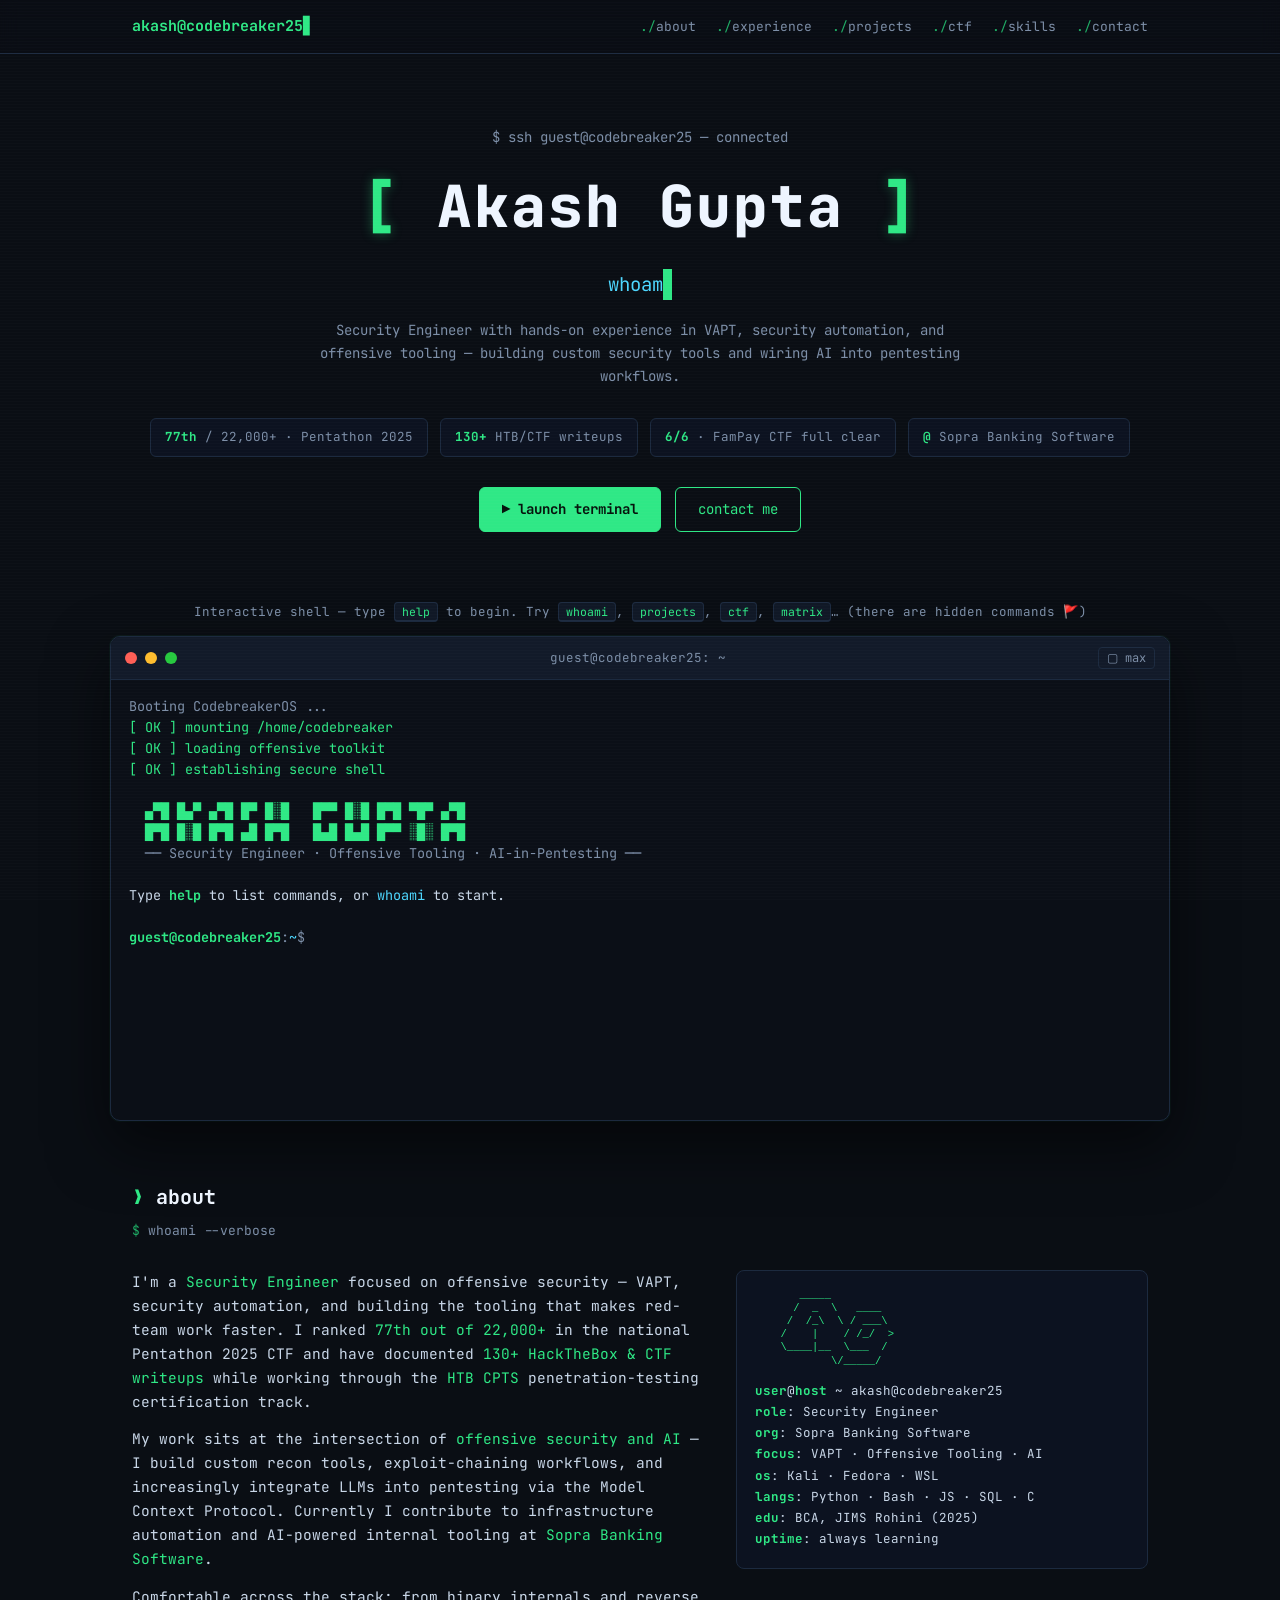
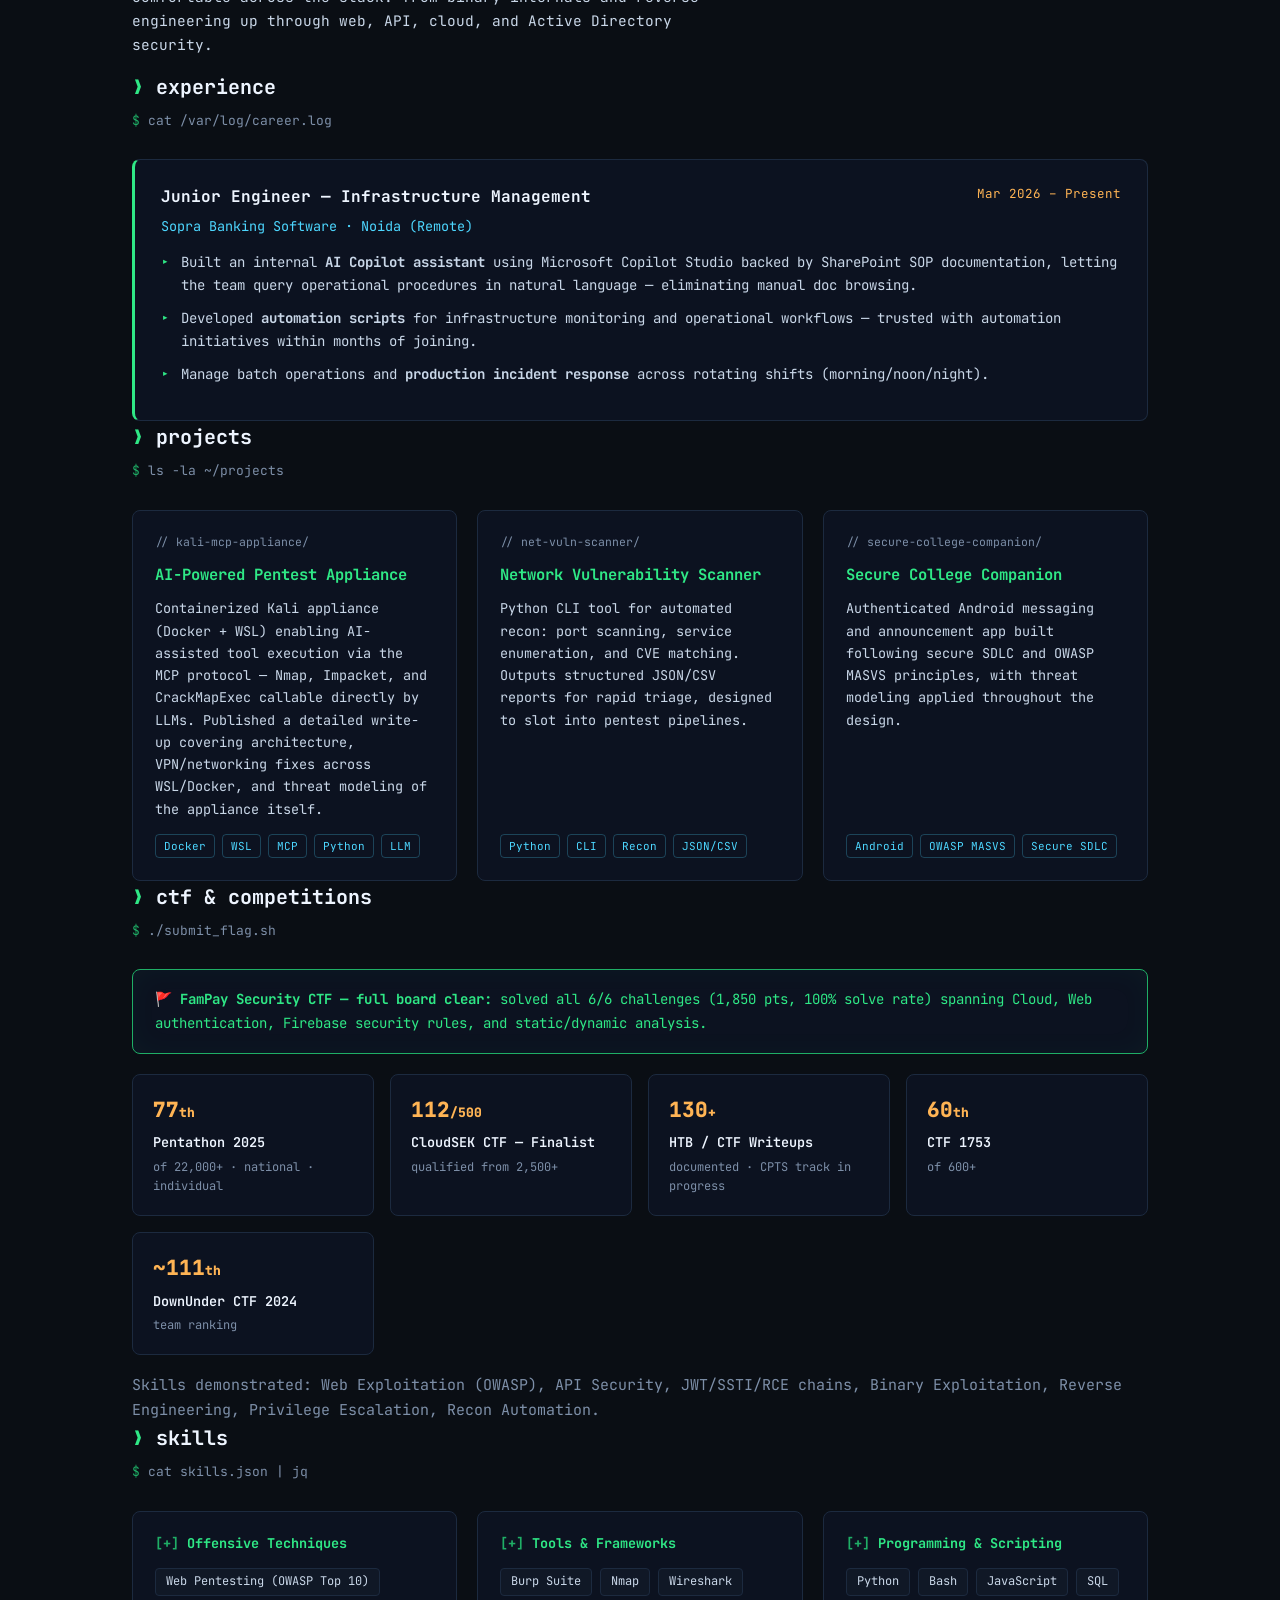
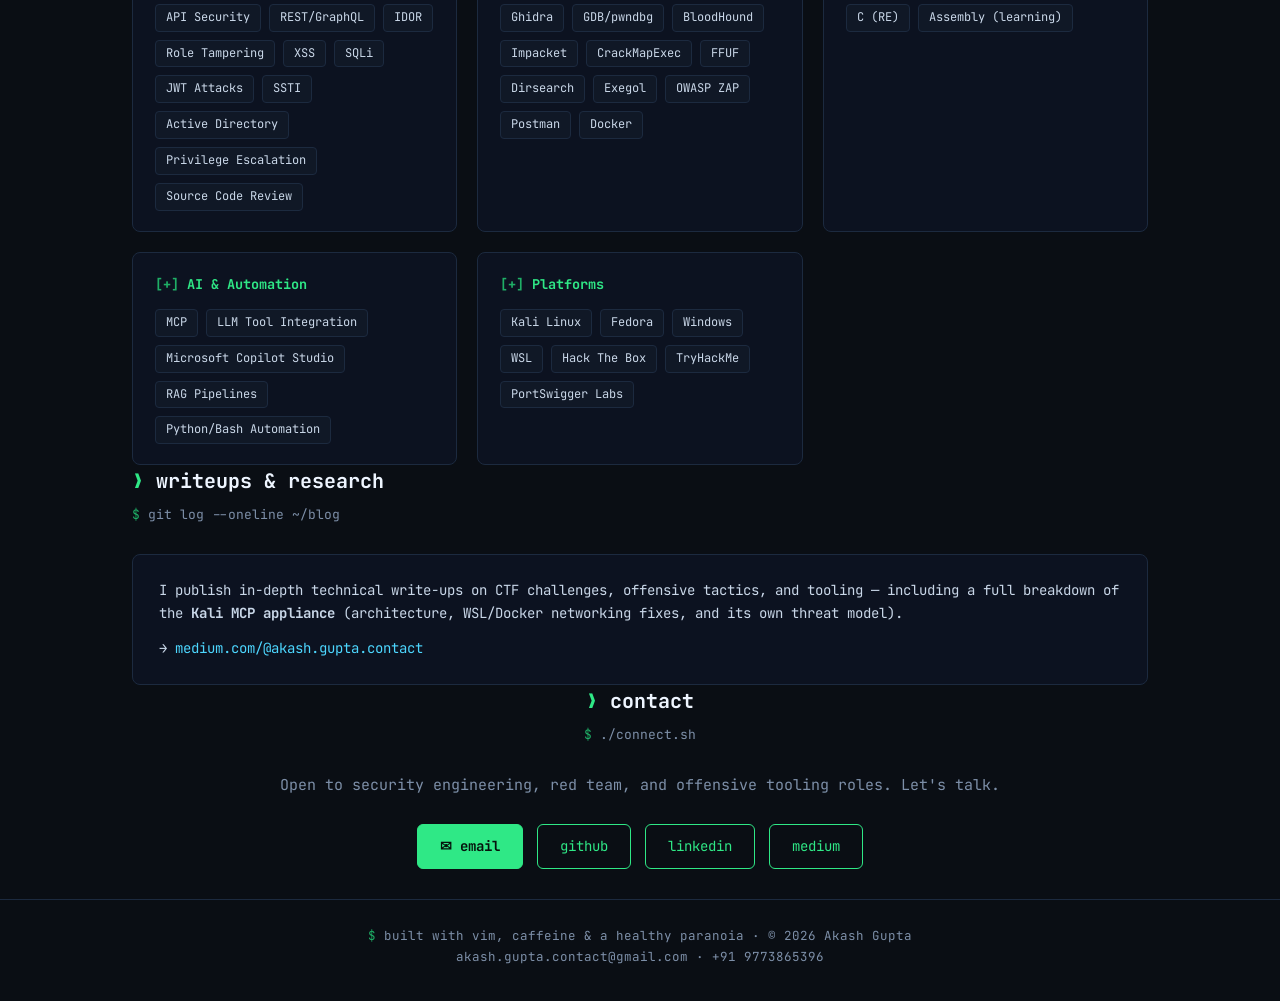
==== commit 4c0e3143: "Remove Team L3AK; highlight 130+ HTB/CTF writeups & CPTS track Replaces all Team L3AK references (no" ====
--- a/index.html
+++ b/index.html
@@ -46,7 +46,7 @@
 
   <div class="stat-chips">
     <div class="chip"><b>77th</b> / 22,000+ · Pentathon 2025</div>
-    <div class="chip"><b>13th</b> global · Team L3AK</div>
+    <div class="chip"><b>130+</b> HTB/CTF writeups</div>
     <div class="chip"><b>6/6</b> · FamPay CTF full clear</div>
     <div class="chip"><b>@</b> Sopra Banking Software</div>
   </div>
@@ -83,8 +83,9 @@
       <p>
         I'm a <span class="hl">Security Engineer</span> focused on offensive security — VAPT,
         security automation, and building the tooling that makes red-team work faster. I ranked
-        <span class="hl">77th out of 22,000+</span> in the national Pentathon 2025 CTF and was a
-        past member of <span class="hl">Team L3AK</span> (ranked 13th globally on CTFtime).
+        <span class="hl">77th out of 22,000+</span> in the national Pentathon 2025 CTF and have
+        documented <span class="hl">130+ HackTheBox &amp; CTF writeups</span> while working through
+        the <span class="hl">HTB CPTS</span> penetration-testing certification track.
       </p>
       <p>
         My work sits at the intersection of <span class="hl">offensive security and AI</span> —
@@ -193,9 +194,9 @@
       <div class="ctf-note">qualified from 2,500+</div>
     </div>
     <div class="ctf-card">
-      <div class="ctf-rank">13<span style="font-size:13px">th</span></div>
-      <div class="ctf-name">Team L3AK — past member</div>
-      <div class="ctf-note">global · CTFtime</div>
+      <div class="ctf-rank">130<span style="font-size:13px">+</span></div>
+      <div class="ctf-name">HTB / CTF Writeups</div>
+      <div class="ctf-note">documented · CPTS track in progress</div>
     </div>
     <div class="ctf-card">
       <div class="ctf-rank">60<span style="font-size:13px">th</span></div>
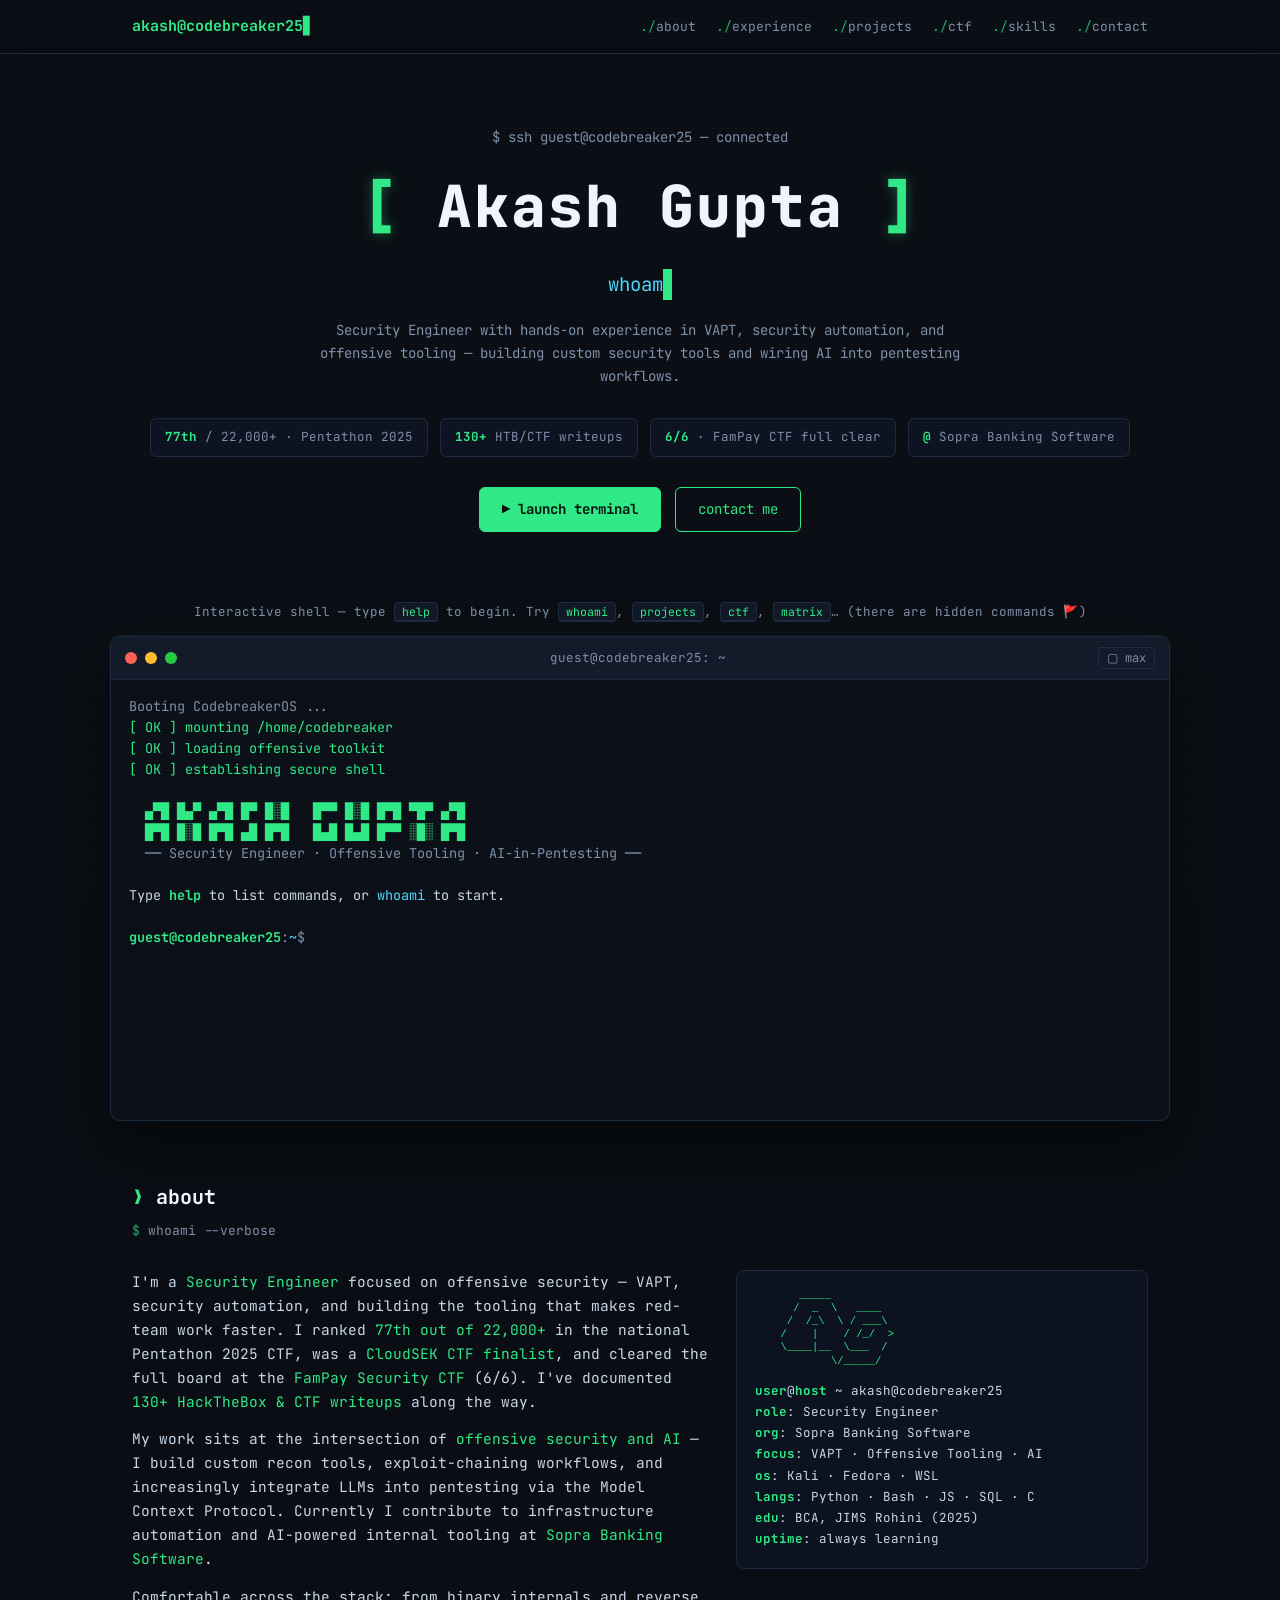
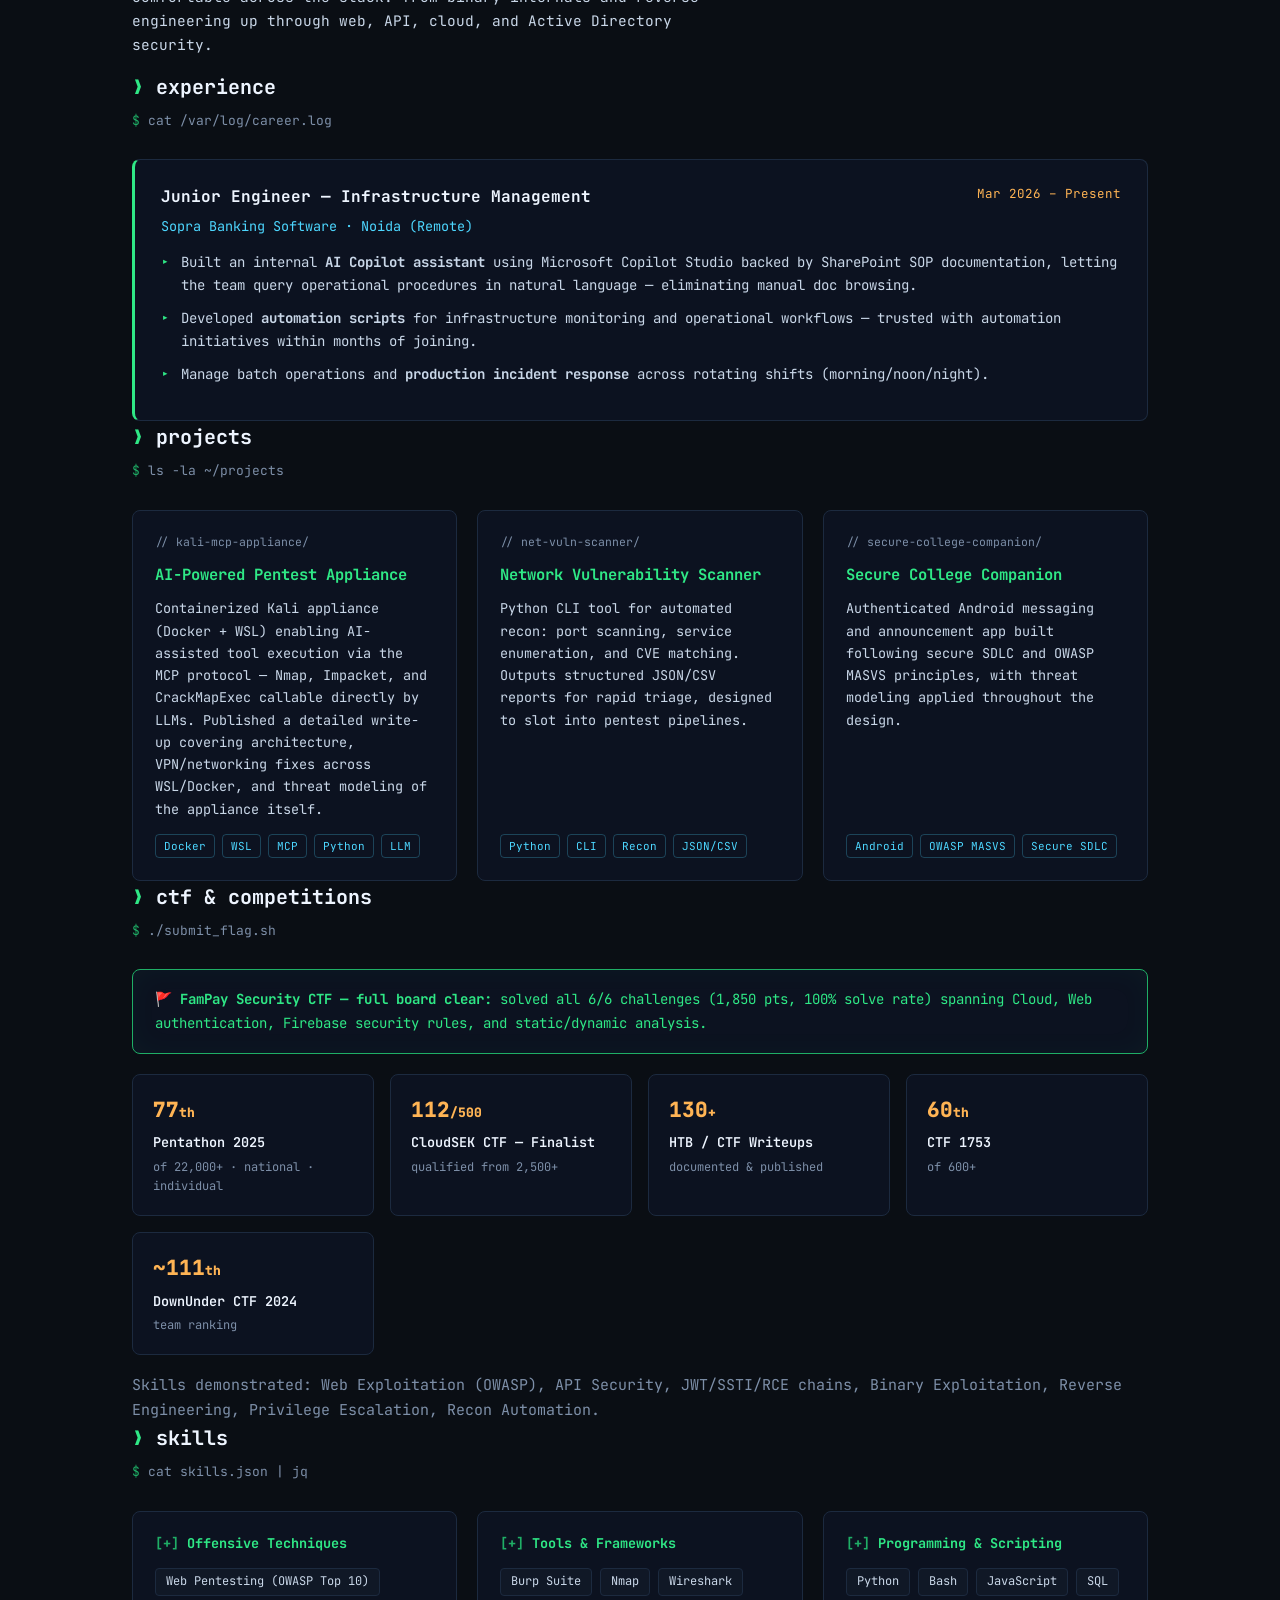
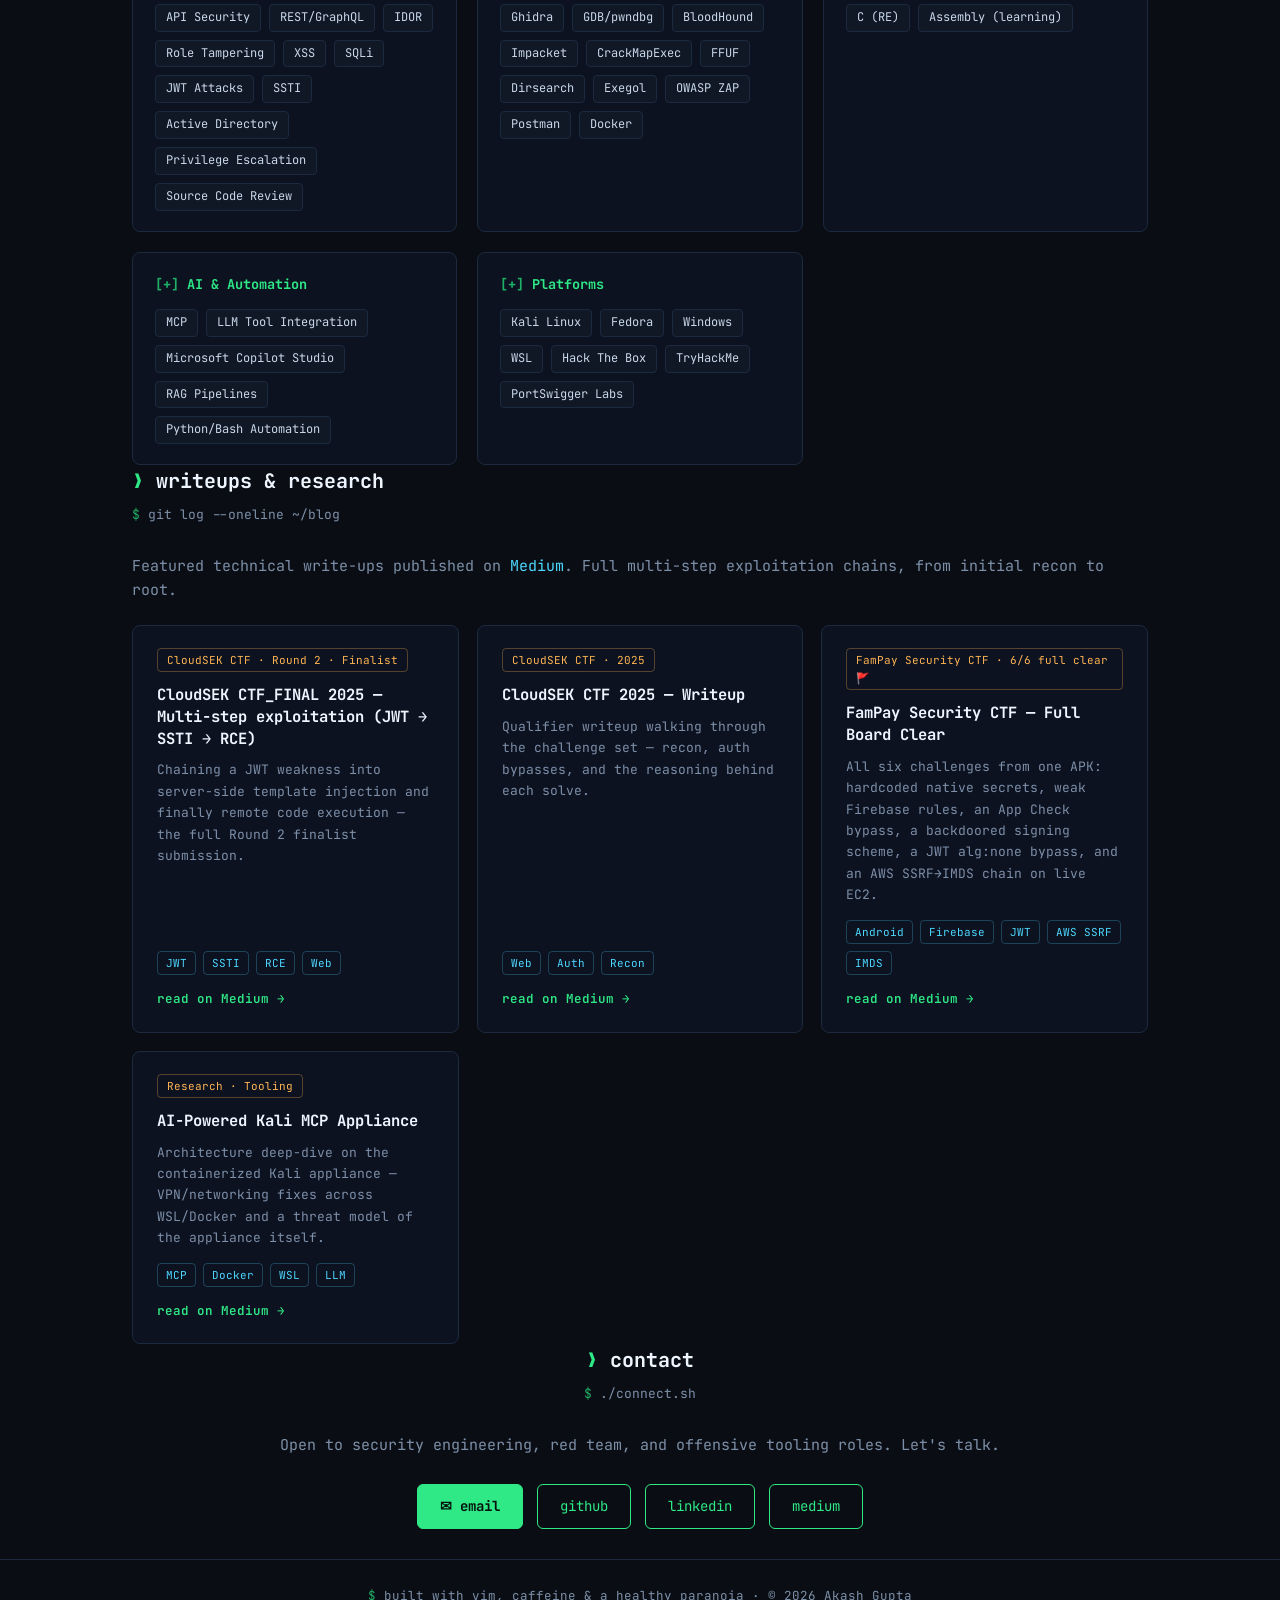
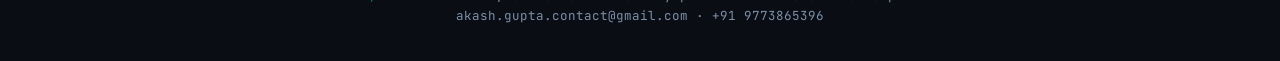
==== commit 199522d1: "Drop CPTS; feature CloudSEK & FamPay CTF writeups - Remove all CPTS certification references (not cu" ====
--- a/index.html
+++ b/index.html
@@ -83,9 +83,10 @@
       <p>
         I'm a <span class="hl">Security Engineer</span> focused on offensive security — VAPT,
         security automation, and building the tooling that makes red-team work faster. I ranked
-        <span class="hl">77th out of 22,000+</span> in the national Pentathon 2025 CTF and have
-        documented <span class="hl">130+ HackTheBox &amp; CTF writeups</span> while working through
-        the <span class="hl">HTB CPTS</span> penetration-testing certification track.
+        <span class="hl">77th out of 22,000+</span> in the national Pentathon 2025 CTF, was a
+        <span class="hl">CloudSEK CTF finalist</span>, and cleared the full board at the
+        <span class="hl">FamPay Security CTF</span> (6/6). I've documented
+        <span class="hl">130+ HackTheBox &amp; CTF writeups</span> along the way.
       </p>
       <p>
         My work sits at the intersection of <span class="hl">offensive security and AI</span> —
@@ -196,7 +197,7 @@
     <div class="ctf-card">
       <div class="ctf-rank">130<span style="font-size:13px">+</span></div>
       <div class="ctf-name">HTB / CTF Writeups</div>
-      <div class="ctf-note">documented · CPTS track in progress</div>
+      <div class="ctf-note">documented &amp; published</div>
     </div>
     <div class="ctf-card">
       <div class="ctf-rank">60<span style="font-size:13px">th</span></div>
@@ -263,15 +264,43 @@
 <section id="writing" class="container" data-reveal>
   <h2 class="section-title">writeups &amp; research</h2>
   <p class="section-cmd">git log --oneline ~/blog</p>
-  <div class="writing-card">
-    <p>
-      I publish in-depth technical write-ups on CTF challenges, offensive tactics, and tooling —
-      including a full breakdown of the <b>Kali MCP appliance</b> (architecture, WSL/Docker networking
-      fixes, and its own threat model).
-    </p>
-    <p style="margin-top:12px">
-      → <a href="https://medium.com/@akash.gupta.contact" target="_blank" rel="noopener">medium.com/@akash.gupta.contact</a>
-    </p>
+  <p class="dim" style="margin-bottom:22px">
+    Featured technical write-ups published on
+    <a href="https://medium.com/@akash.gupta.contact" target="_blank" rel="noopener">Medium</a>.
+    Full multi-step exploitation chains, from initial recon to root.
+  </p>
+  <div class="writeup-grid">
+    <a class="writeup-card" href="https://medium.com/@akash.gupta.contact" target="_blank" rel="noopener">
+      <div class="writeup-badge">CloudSEK CTF · Round 2 · Finalist</div>
+      <div class="writeup-title">CloudSEK CTF_FINAL 2025 — Multi-step exploitation (JWT → SSTI → RCE)</div>
+      <p class="writeup-desc">Chaining a JWT weakness into server-side template injection and finally remote code execution — the full Round 2 finalist submission.</p>
+      <div class="writeup-tags"><span>JWT</span><span>SSTI</span><span>RCE</span><span>Web</span></div>
+      <span class="writeup-link">read on Medium →</span>
+    </a>
+
+    <a class="writeup-card" href="https://medium.com/@akash.gupta.contact" target="_blank" rel="noopener">
+      <div class="writeup-badge">CloudSEK CTF · 2025</div>
+      <div class="writeup-title">CloudSEK CTF 2025 — Writeup</div>
+      <p class="writeup-desc">Qualifier writeup walking through the challenge set — recon, auth bypasses, and the reasoning behind each solve.</p>
+      <div class="writeup-tags"><span>Web</span><span>Auth</span><span>Recon</span></div>
+      <span class="writeup-link">read on Medium →</span>
+    </a>
+
+    <a class="writeup-card" href="https://medium.com/@akash.gupta.contact" target="_blank" rel="noopener">
+      <div class="writeup-badge">FamPay Security CTF · 6/6 full clear 🚩</div>
+      <div class="writeup-title">FamPay Security CTF — Full Board Clear</div>
+      <p class="writeup-desc">All six challenges from one APK: hardcoded native secrets, weak Firebase rules, an App Check bypass, a backdoored signing scheme, a JWT alg:none bypass, and an AWS SSRF→IMDS chain on live EC2.</p>
+      <div class="writeup-tags"><span>Android</span><span>Firebase</span><span>JWT</span><span>AWS SSRF</span><span>IMDS</span></div>
+      <span class="writeup-link">read on Medium →</span>
+    </a>
+
+    <a class="writeup-card" href="https://medium.com/@akash.gupta.contact" target="_blank" rel="noopener">
+      <div class="writeup-badge">Research · Tooling</div>
+      <div class="writeup-title">AI-Powered Kali MCP Appliance</div>
+      <p class="writeup-desc">Architecture deep-dive on the containerized Kali appliance — VPN/networking fixes across WSL/Docker and a threat model of the appliance itself.</p>
+      <div class="writeup-tags"><span>MCP</span><span>Docker</span><span>WSL</span><span>LLM</span></div>
+      <span class="writeup-link">read on Medium →</span>
+    </a>
   </div>
 </section>
 
--- a/style.css
+++ b/style.css
@@ -484,6 +484,56 @@
   font-size: 14px;
 }
 
+.writeup-grid {
+  display: grid;
+  grid-template-columns: repeat(auto-fit, minmax(320px, 1fr));
+  gap: 18px;
+}
+.writeup-card {
+  display: flex;
+  flex-direction: column;
+  background: var(--panel-2);
+  border: 1px solid var(--border);
+  border-radius: 8px;
+  padding: 22px 24px;
+  color: var(--text);
+  transition: border-color 0.2s, transform 0.2s, box-shadow 0.2s;
+}
+.writeup-card:hover {
+  border-color: var(--green-dim);
+  transform: translateY(-3px);
+  box-shadow: 0 12px 30px rgba(0, 0, 0, 0.4);
+  text-decoration: none;
+}
+.writeup-badge {
+  display: inline-block;
+  align-self: flex-start;
+  font-size: 11px;
+  color: var(--amber);
+  border: 1px solid rgba(255, 180, 84, 0.3);
+  border-radius: 4px;
+  padding: 2px 9px;
+  margin-bottom: 12px;
+}
+.writeup-title {
+  color: #eef5ff;
+  font-weight: 700;
+  font-size: 15.5px;
+  line-height: 1.4;
+  margin-bottom: 10px;
+}
+.writeup-card:hover .writeup-title { color: var(--green); }
+.writeup-desc { color: var(--text-dim); font-size: 13px; flex: 1; margin-bottom: 14px; }
+.writeup-tags { display: flex; flex-wrap: wrap; gap: 7px; margin-bottom: 14px; }
+.writeup-tags span {
+  font-size: 11px;
+  color: var(--cyan);
+  border: 1px solid rgba(77, 215, 255, 0.25);
+  border-radius: 4px;
+  padding: 2px 8px;
+}
+.writeup-link { color: var(--green); font-size: 12.5px; font-weight: 600; }
+
 /* contact */
 .contact-section { text-align: center; padding-bottom: 30px; }
 .contact-links {
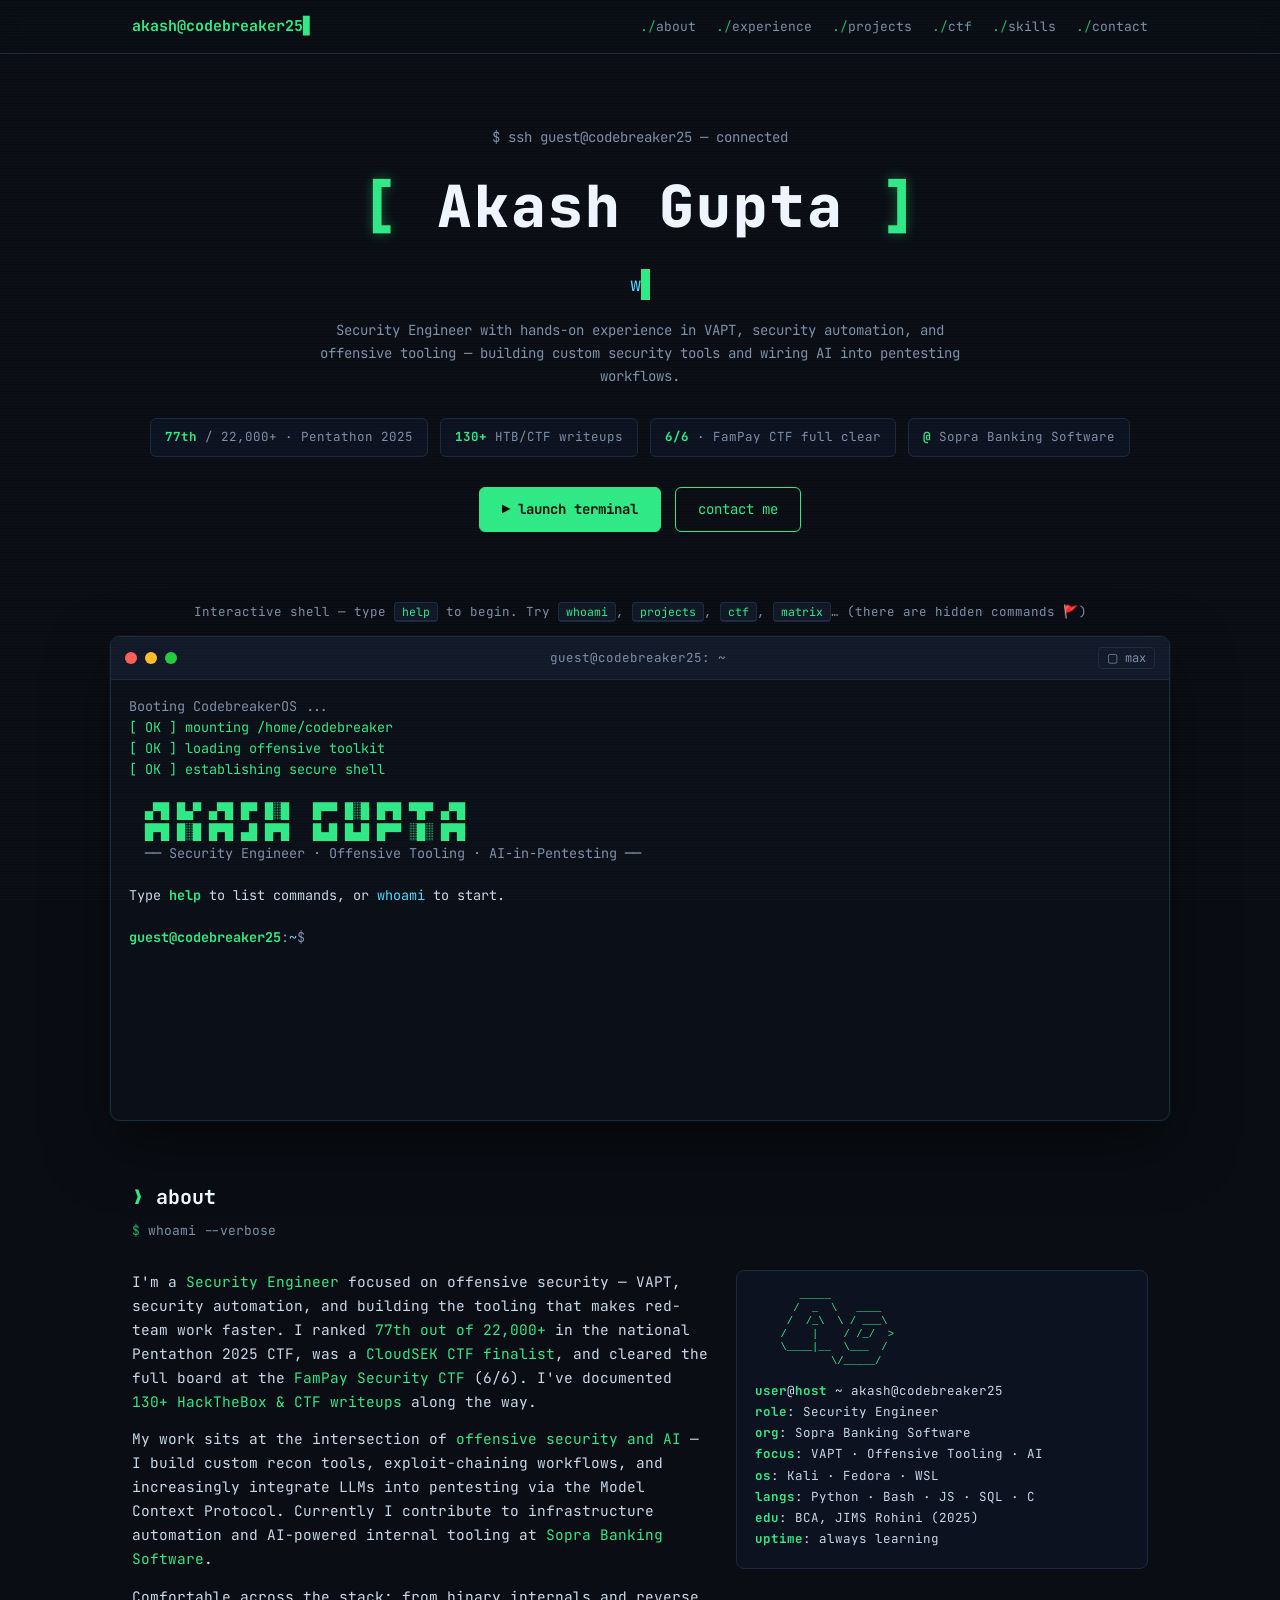
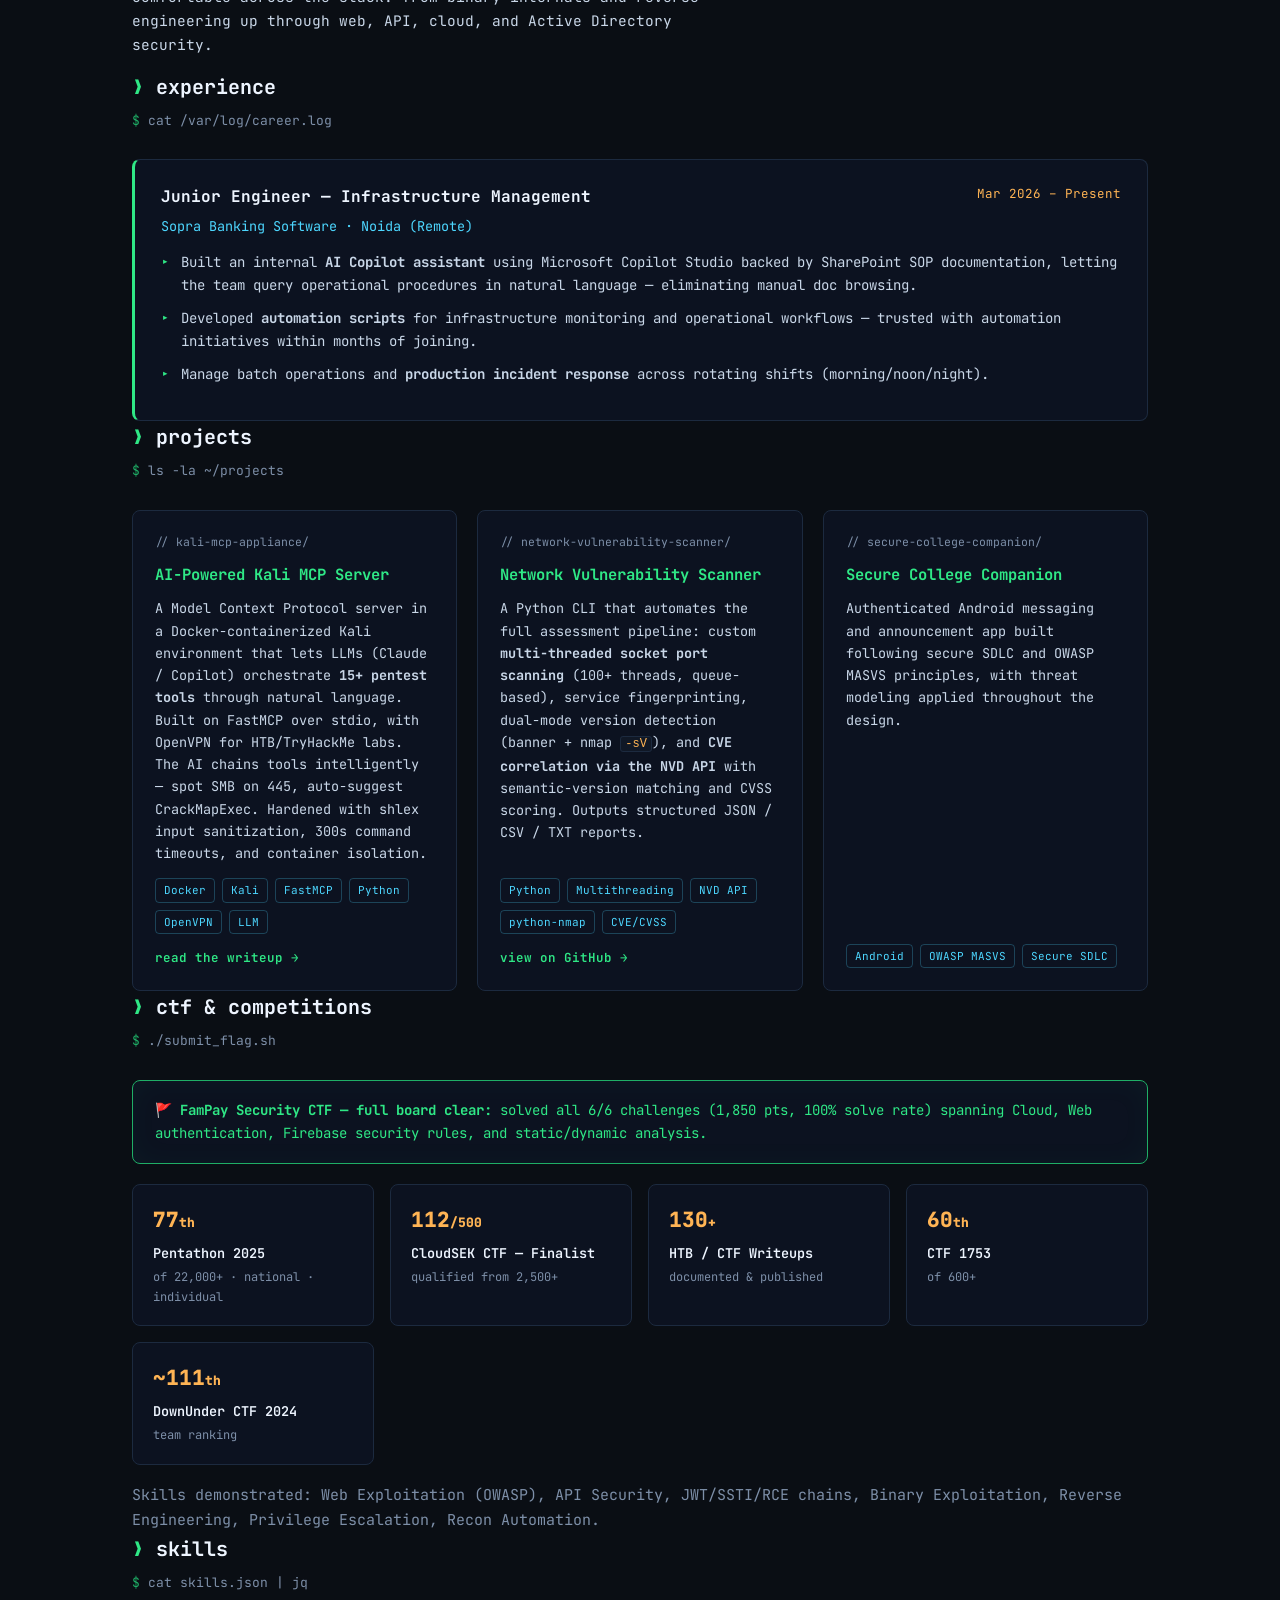
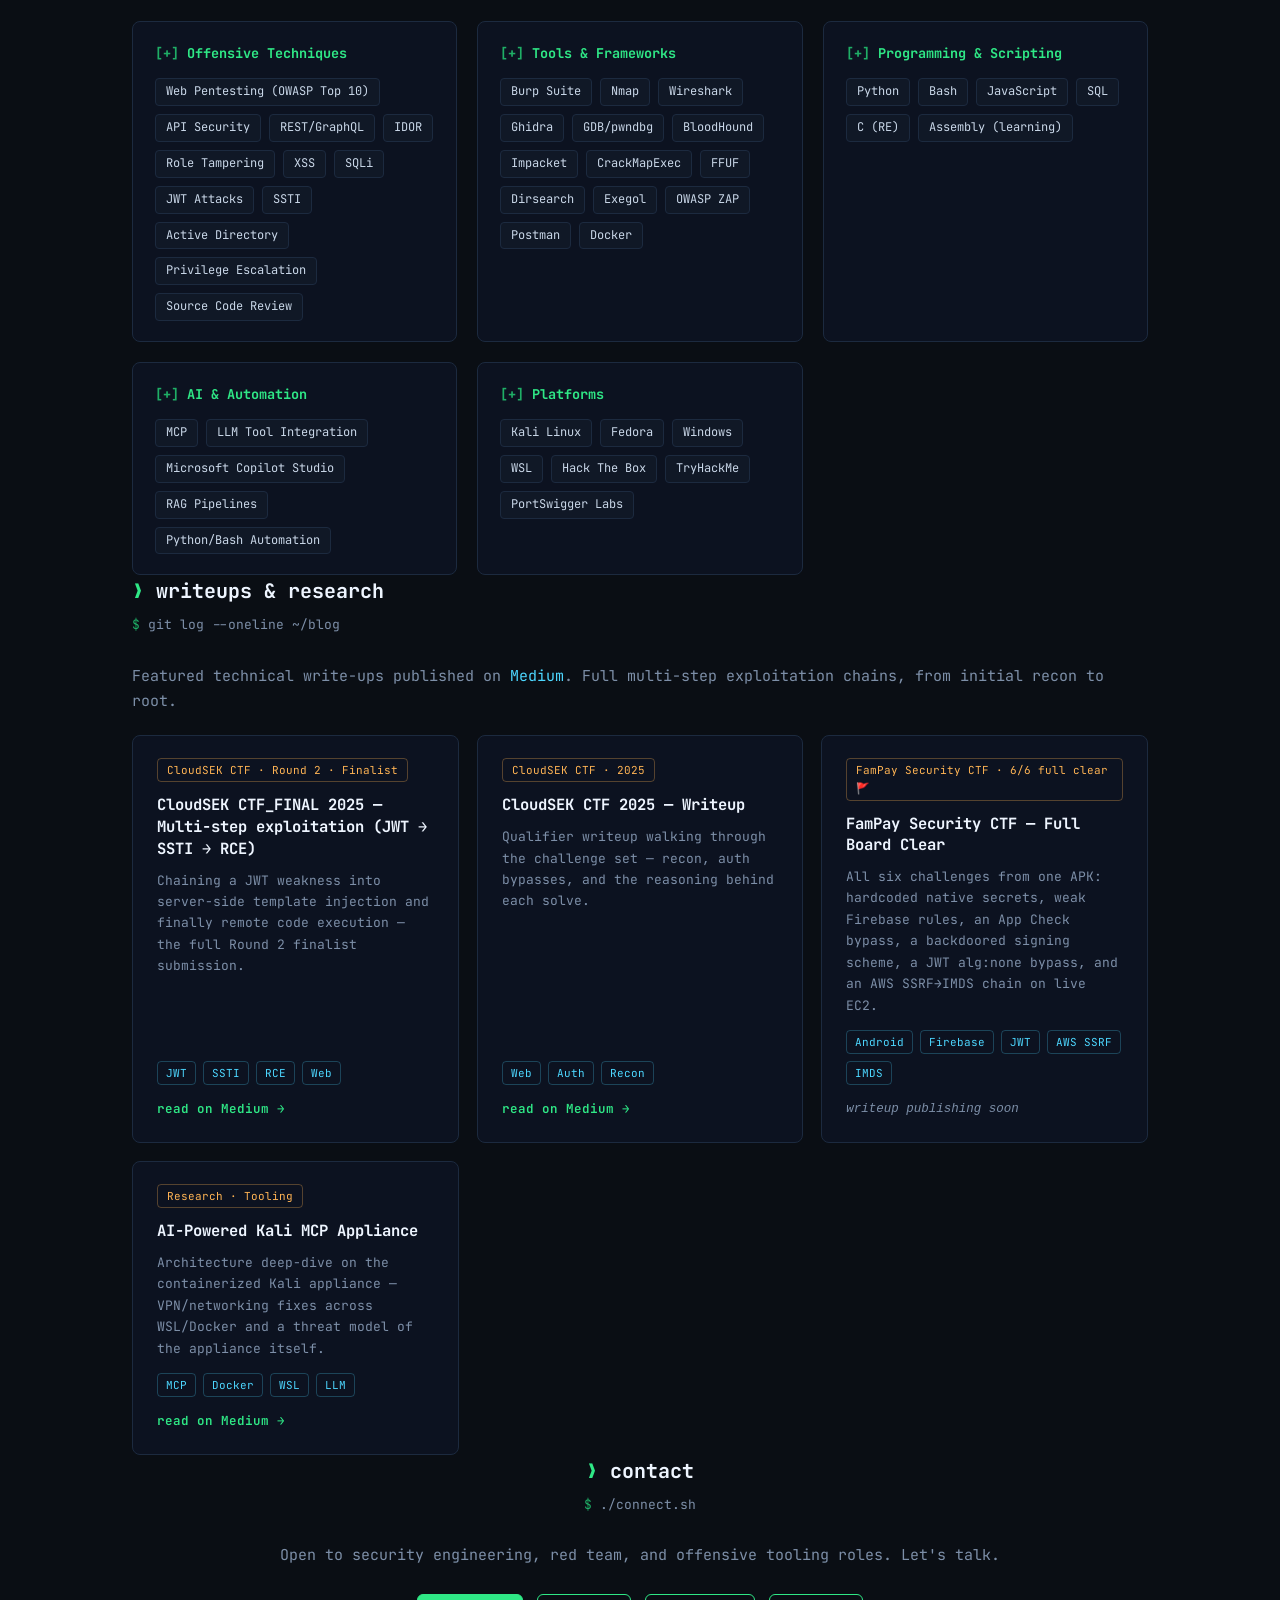
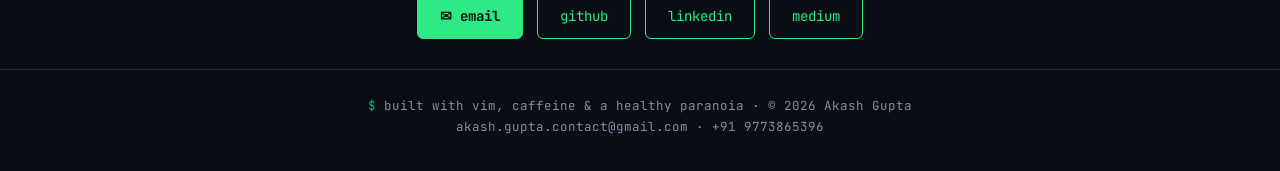
==== commit 77eb205a: "Enrich projects from vault; wire real CloudSEK writeup links - Kali MCP Server: FastMCP/stdio, 15+ t" ====
--- a/index.html
+++ b/index.html
@@ -143,24 +143,29 @@
   <div class="proj-grid">
     <article class="proj-card">
       <div class="proj-file">kali-mcp-appliance/</div>
-      <div class="proj-name">AI-Powered Pentest Appliance</div>
+      <div class="proj-name">AI-Powered Kali MCP Server</div>
       <p class="proj-desc">
-        Containerized Kali appliance (Docker + WSL) enabling AI-assisted tool execution via the
-        MCP protocol — Nmap, Impacket, and CrackMapExec callable directly by LLMs. Published a
-        detailed write-up covering architecture, VPN/networking fixes across WSL/Docker, and
-        threat modeling of the appliance itself.
-      </p>
-      <div class="proj-tags"><span>Docker</span><span>WSL</span><span>MCP</span><span>Python</span><span>LLM</span></div>
+        A Model Context Protocol server in a Docker-containerized Kali environment that lets LLMs
+        (Claude / Copilot) orchestrate <b>15+ pentest tools</b> through natural language. Built on
+        FastMCP over stdio, with OpenVPN for HTB/TryHackMe labs. The AI chains tools intelligently —
+        spot SMB on 445, auto-suggest CrackMapExec. Hardened with shlex input sanitization,
+        300s command timeouts, and container isolation.
+      </p>
+      <div class="proj-tags"><span>Docker</span><span>Kali</span><span>FastMCP</span><span>Python</span><span>OpenVPN</span><span>LLM</span></div>
+      <a class="proj-link" href="https://medium.com/@akash.gupta.contact" target="_blank" rel="noopener">read the writeup →</a>
     </article>
 
     <article class="proj-card">
-      <div class="proj-file">net-vuln-scanner/</div>
+      <div class="proj-file">network-vulnerability-scanner/</div>
       <div class="proj-name">Network Vulnerability Scanner</div>
       <p class="proj-desc">
-        Python CLI tool for automated recon: port scanning, service enumeration, and CVE matching.
-        Outputs structured JSON/CSV reports for rapid triage, designed to slot into pentest pipelines.
-      </p>
-      <div class="proj-tags"><span>Python</span><span>CLI</span><span>Recon</span><span>JSON/CSV</span></div>
+        A Python CLI that automates the full assessment pipeline: custom <b>multi-threaded socket
+        port scanning</b> (100+ threads, queue-based), service fingerprinting, dual-mode version
+        detection (banner + nmap <code>-sV</code>), and <b>CVE correlation via the NVD API</b> with
+        semantic-version matching and CVSS scoring. Outputs structured JSON / CSV / TXT reports.
+      </p>
+      <div class="proj-tags"><span>Python</span><span>Multithreading</span><span>NVD API</span><span>python-nmap</span><span>CVE/CVSS</span></div>
+      <a class="proj-link" href="https://github.com/codebreaker25/network-vulnerability-scanner" target="_blank" rel="noopener">view on GitHub →</a>
     </article>
 
     <article class="proj-card">
@@ -270,7 +275,7 @@
     Full multi-step exploitation chains, from initial recon to root.
   </p>
   <div class="writeup-grid">
-    <a class="writeup-card" href="https://medium.com/@akash.gupta.contact" target="_blank" rel="noopener">
+    <a class="writeup-card" href="https://medium.com/@akash.gupta.contact/cloudsek-ctf-final-2025-multi-step-exploitation-jwt-ssti-rce-7df71e4b8dad" target="_blank" rel="noopener">
       <div class="writeup-badge">CloudSEK CTF · Round 2 · Finalist</div>
       <div class="writeup-title">CloudSEK CTF_FINAL 2025 — Multi-step exploitation (JWT → SSTI → RCE)</div>
       <p class="writeup-desc">Chaining a JWT weakness into server-side template injection and finally remote code execution — the full Round 2 finalist submission.</p>
@@ -278,7 +283,7 @@
       <span class="writeup-link">read on Medium →</span>
     </a>
 
-    <a class="writeup-card" href="https://medium.com/@akash.gupta.contact" target="_blank" rel="noopener">
+    <a class="writeup-card" href="https://medium.com/@akash.gupta.contact/cloudsek-ctf-2025-writeup-5bff19734490" target="_blank" rel="noopener">
       <div class="writeup-badge">CloudSEK CTF · 2025</div>
       <div class="writeup-title">CloudSEK CTF 2025 — Writeup</div>
       <p class="writeup-desc">Qualifier writeup walking through the challenge set — recon, auth bypasses, and the reasoning behind each solve.</p>
@@ -286,13 +291,13 @@
       <span class="writeup-link">read on Medium →</span>
     </a>
 
-    <a class="writeup-card" href="https://medium.com/@akash.gupta.contact" target="_blank" rel="noopener">
+    <div class="writeup-card no-link">
       <div class="writeup-badge">FamPay Security CTF · 6/6 full clear 🚩</div>
       <div class="writeup-title">FamPay Security CTF — Full Board Clear</div>
       <p class="writeup-desc">All six challenges from one APK: hardcoded native secrets, weak Firebase rules, an App Check bypass, a backdoored signing scheme, a JWT alg:none bypass, and an AWS SSRF→IMDS chain on live EC2.</p>
       <div class="writeup-tags"><span>Android</span><span>Firebase</span><span>JWT</span><span>AWS SSRF</span><span>IMDS</span></div>
-      <span class="writeup-link">read on Medium →</span>
-    </a>
+      <span class="writeup-link dim-link">writeup publishing soon</span>
+    </div>
 
     <a class="writeup-card" href="https://medium.com/@akash.gupta.contact" target="_blank" rel="noopener">
       <div class="writeup-badge">Research · Tooling</div>
--- a/style.css
+++ b/style.css
@@ -417,6 +417,21 @@
   border-radius: 4px;
   padding: 2px 8px;
 }
+.proj-link {
+  margin-top: 14px;
+  color: var(--green);
+  font-size: 12.5px;
+  font-weight: 600;
+  align-self: flex-start;
+}
+.proj-desc code {
+  background: var(--panel);
+  border: 1px solid var(--border);
+  border-radius: 3px;
+  padding: 0 4px;
+  font-size: 12px;
+  color: var(--amber);
+}
 
 /* ctf */
 .ctf-flag-banner {
@@ -533,6 +548,10 @@
   padding: 2px 8px;
 }
 .writeup-link { color: var(--green); font-size: 12.5px; font-weight: 600; }
+.writeup-card.no-link { cursor: default; }
+.writeup-card.no-link:hover { transform: none; border-color: var(--border); box-shadow: none; }
+.writeup-card.no-link:hover .writeup-title { color: #eef5ff; }
+.writeup-link.dim-link { color: var(--text-dim); font-weight: 500; font-style: italic; }
 
 /* contact */
 .contact-section { text-align: center; padding-bottom: 30px; }
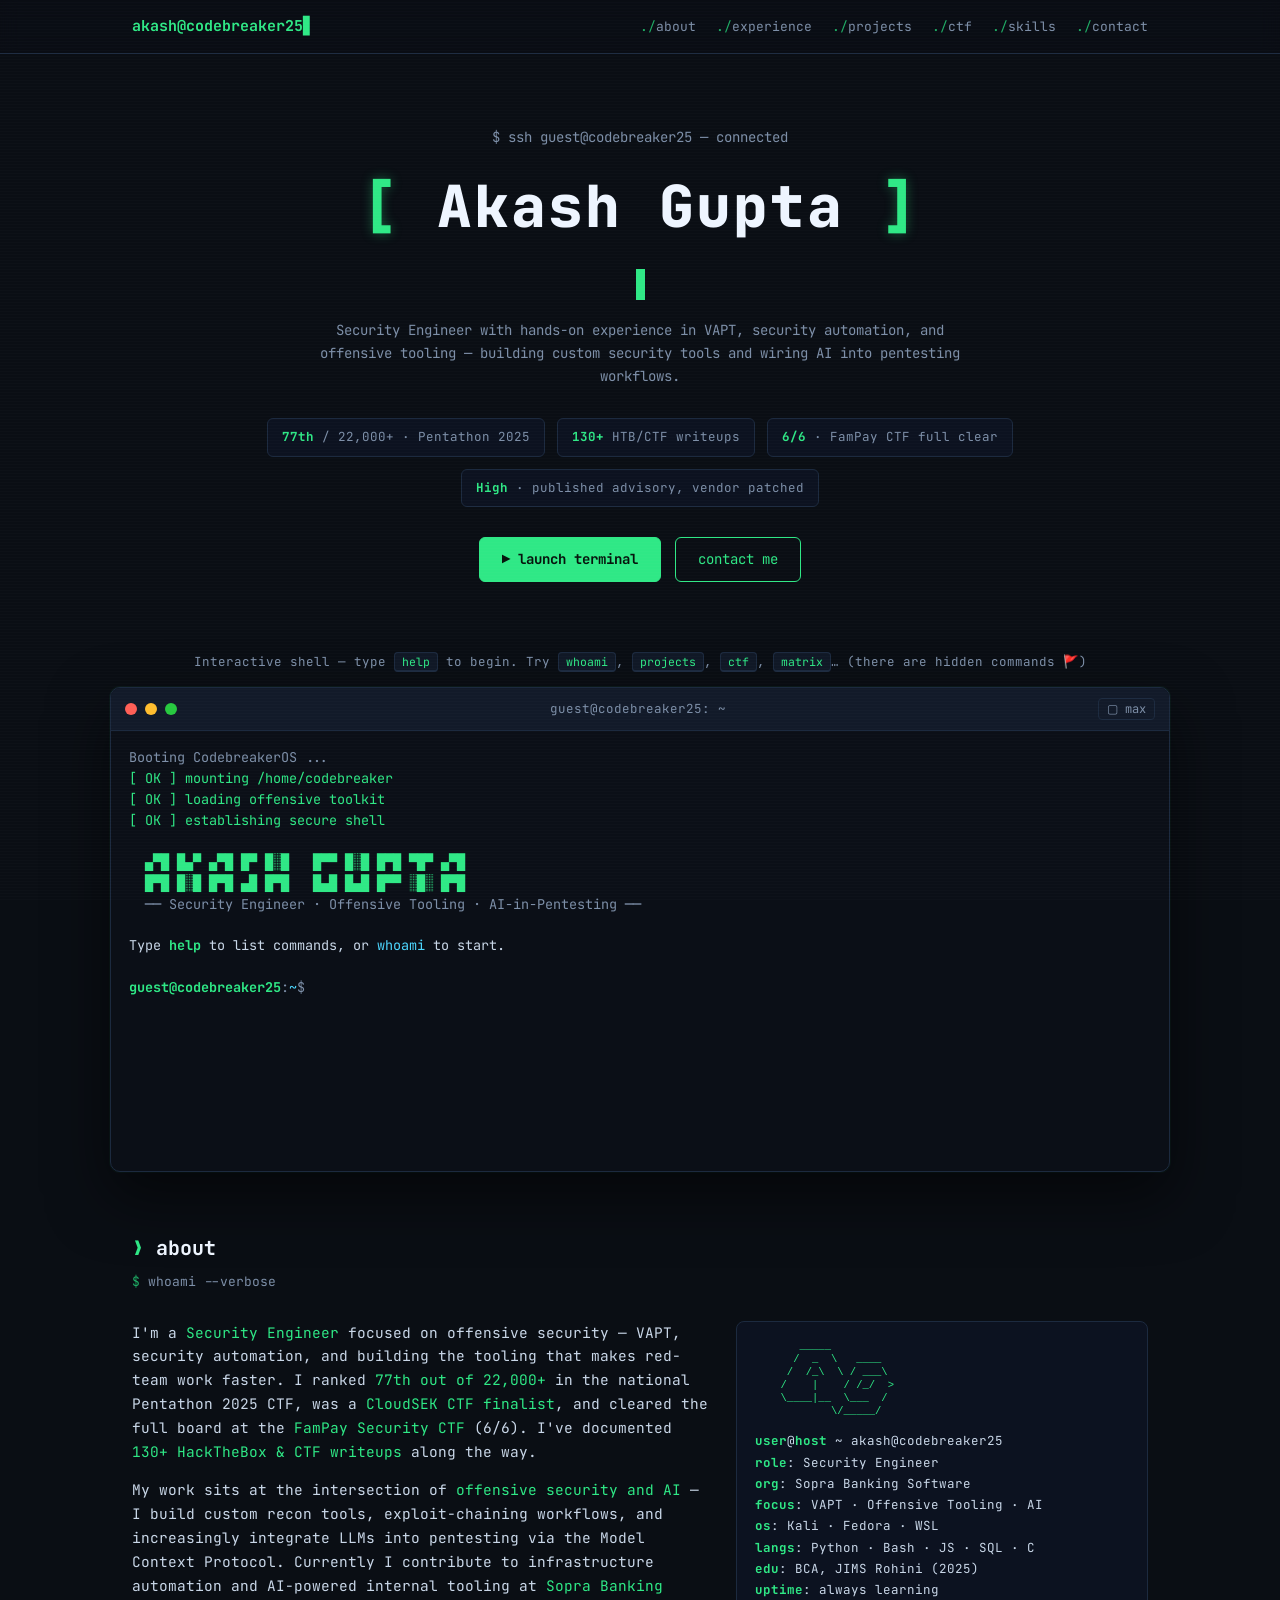
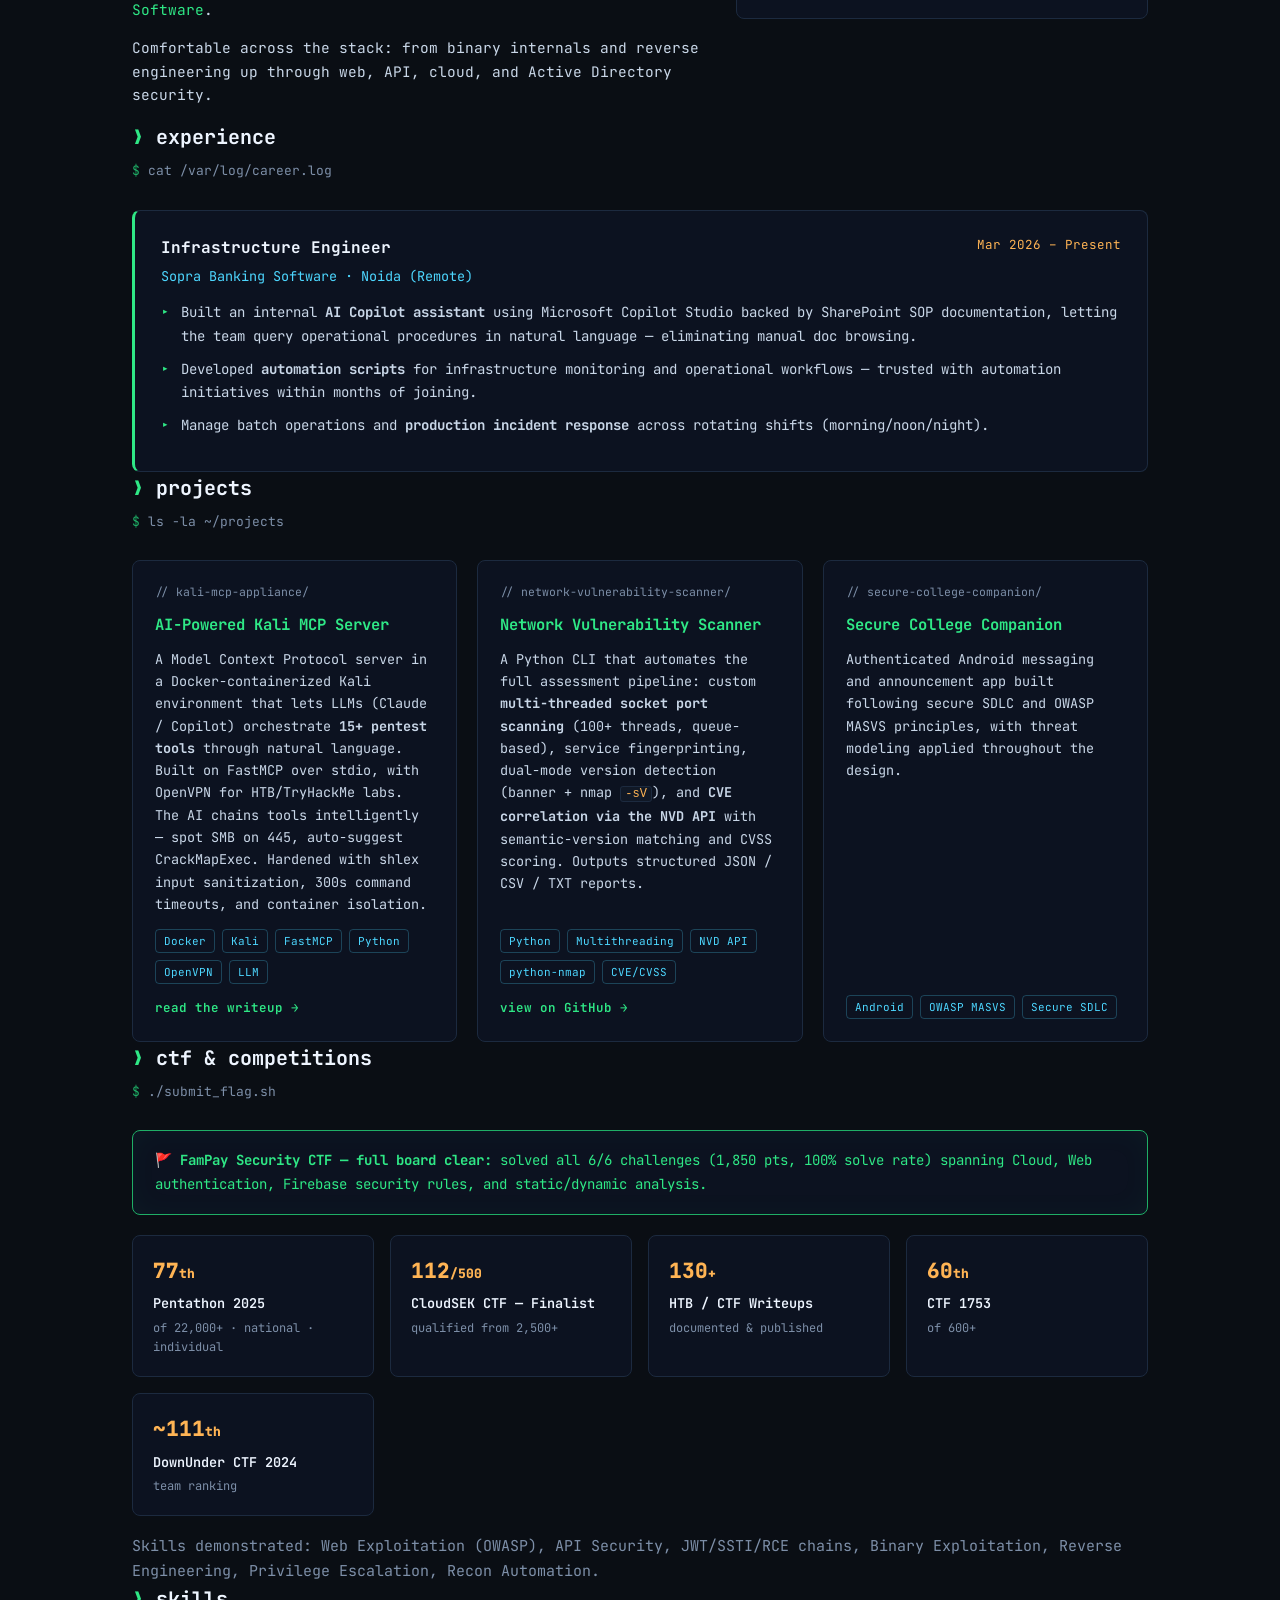
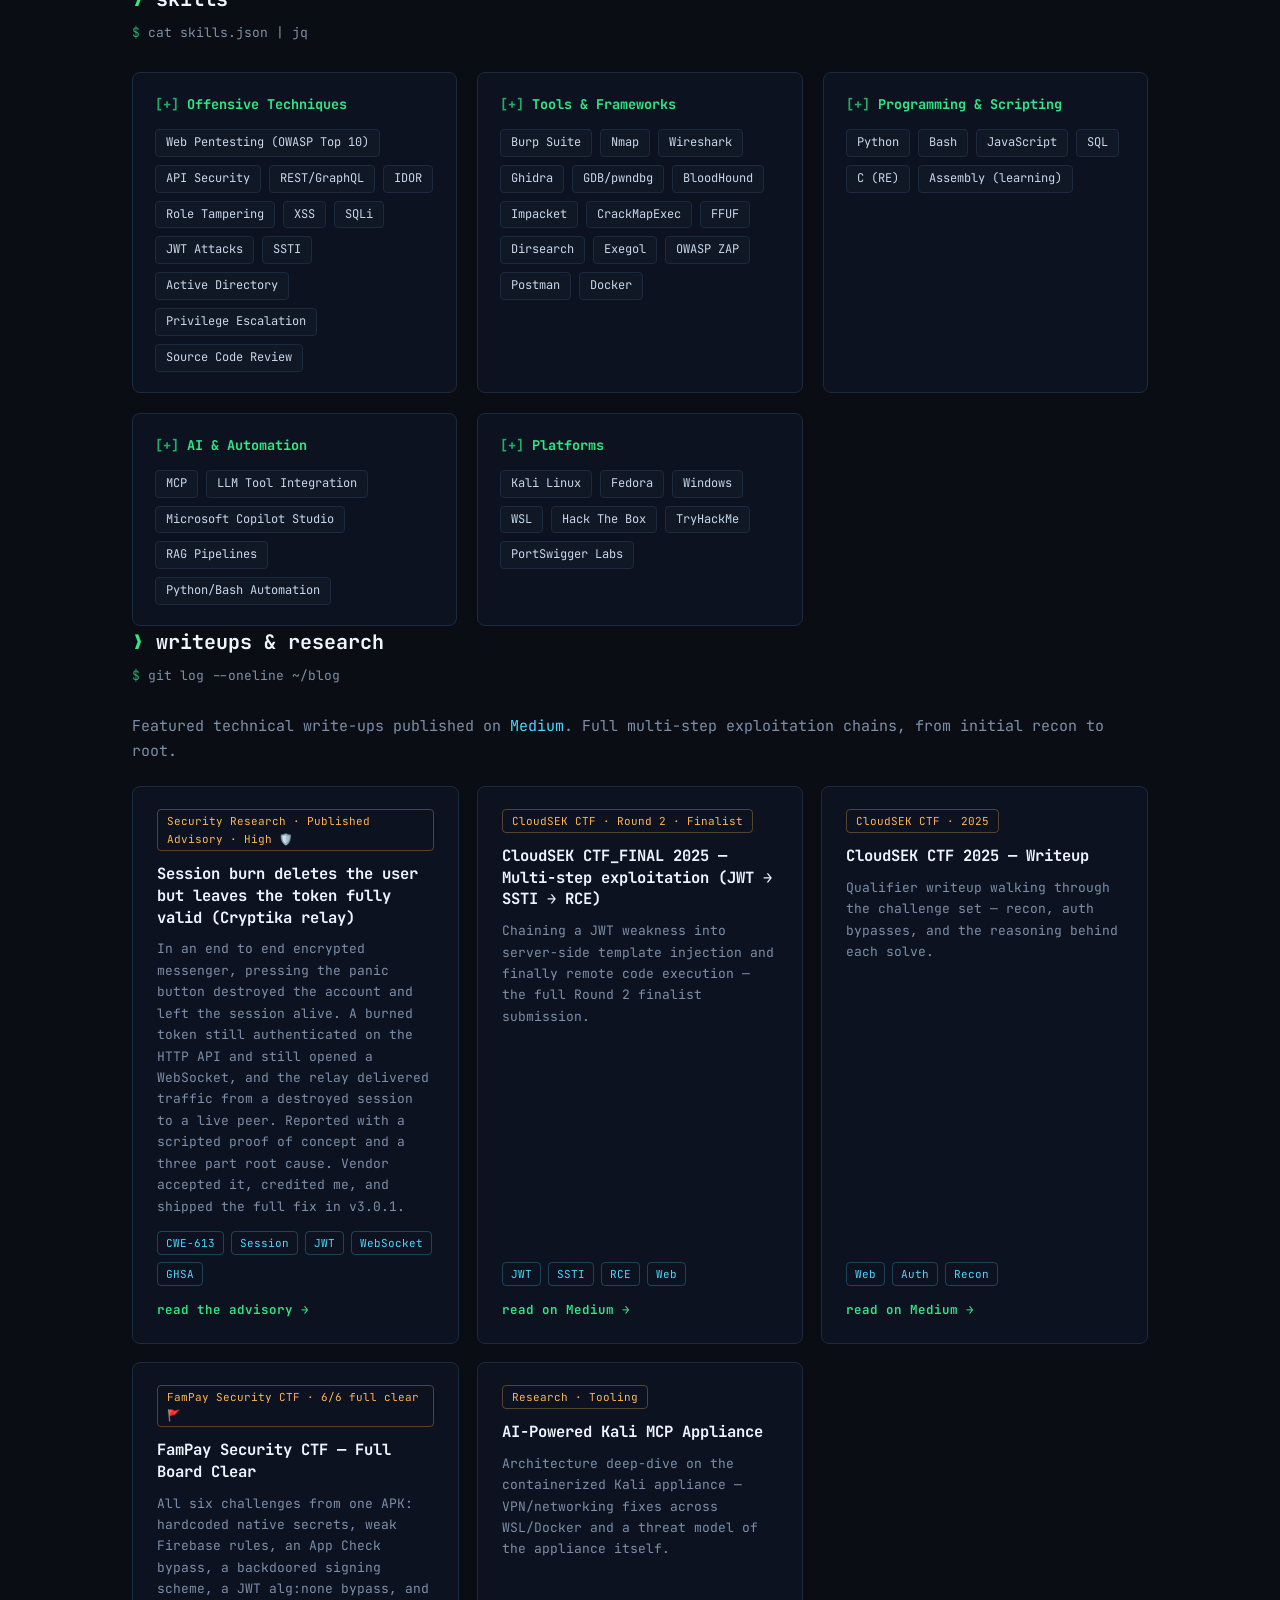
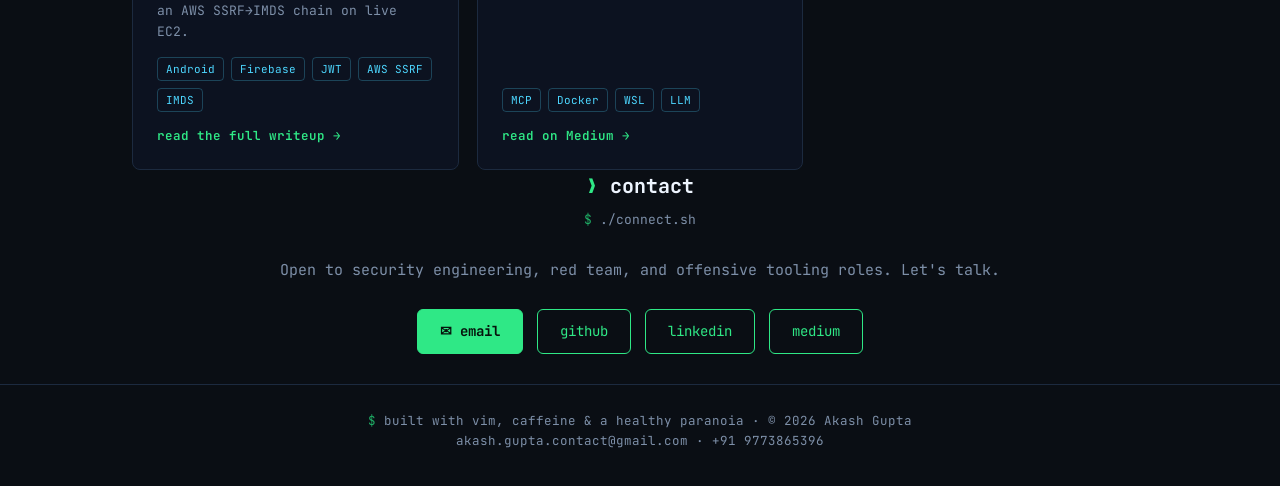
==== commit 2c779947: "Link the FamPay writeup, add the Cryptika advisory, fix job title The FamPay 6/6 card was a dead box" ====
--- a/index.html
+++ b/index.html
@@ -48,7 +48,7 @@
     <div class="chip"><b>77th</b> / 22,000+ · Pentathon 2025</div>
     <div class="chip"><b>130+</b> HTB/CTF writeups</div>
     <div class="chip"><b>6/6</b> · FamPay CTF full clear</div>
-    <div class="chip"><b>@</b> Sopra Banking Software</div>
+    <div class="chip"><b>High</b> · published advisory, vendor patched</div>
   </div>
 
   <div class="hero-ctas">
@@ -124,7 +124,7 @@
   <p class="section-cmd">cat /var/log/career.log</p>
   <div class="xp-card">
     <div class="xp-head">
-      <span class="xp-role">Junior Engineer — Infrastructure Management</span>
+      <span class="xp-role">Infrastructure Engineer</span>
       <span class="xp-date">Mar 2026 – Present</span>
     </div>
     <div class="xp-org">Sopra Banking Software · Noida (Remote)</div>
@@ -275,6 +275,14 @@
     Full multi-step exploitation chains, from initial recon to root.
   </p>
   <div class="writeup-grid">
+    <a class="writeup-card" href="https://github.com/KerberoSec/Cryptika/security/advisories/GHSA-625g-hfjr-q74c" target="_blank" rel="noopener">
+      <div class="writeup-badge">Security Research · Published Advisory · High 🛡️</div>
+      <div class="writeup-title">Session burn deletes the user but leaves the token fully valid (Cryptika relay)</div>
+      <p class="writeup-desc">In an end to end encrypted messenger, pressing the panic button destroyed the account and left the session alive. A burned token still authenticated on the HTTP API and still opened a WebSocket, and the relay delivered traffic from a destroyed session to a live peer. Reported with a scripted proof of concept and a three part root cause. Vendor accepted it, credited me, and shipped the full fix in v3.0.1.</p>
+      <div class="writeup-tags"><span>CWE-613</span><span>Session</span><span>JWT</span><span>WebSocket</span><span>GHSA</span></div>
+      <span class="writeup-link">read the advisory →</span>
+    </a>
+
     <a class="writeup-card" href="https://medium.com/@akash.gupta.contact/cloudsek-ctf-final-2025-multi-step-exploitation-jwt-ssti-rce-7df71e4b8dad" target="_blank" rel="noopener">
       <div class="writeup-badge">CloudSEK CTF · Round 2 · Finalist</div>
       <div class="writeup-title">CloudSEK CTF_FINAL 2025 — Multi-step exploitation (JWT → SSTI → RCE)</div>
@@ -291,13 +299,13 @@
       <span class="writeup-link">read on Medium →</span>
     </a>
 
-    <div class="writeup-card no-link">
+    <a class="writeup-card" href="writeups/fampay-ctf.html">
       <div class="writeup-badge">FamPay Security CTF · 6/6 full clear 🚩</div>
       <div class="writeup-title">FamPay Security CTF — Full Board Clear</div>
       <p class="writeup-desc">All six challenges from one APK: hardcoded native secrets, weak Firebase rules, an App Check bypass, a backdoored signing scheme, a JWT alg:none bypass, and an AWS SSRF→IMDS chain on live EC2.</p>
       <div class="writeup-tags"><span>Android</span><span>Firebase</span><span>JWT</span><span>AWS SSRF</span><span>IMDS</span></div>
-      <span class="writeup-link dim-link">writeup publishing soon</span>
-    </div>
+      <span class="writeup-link">read the full writeup →</span>
+    </a>
 
     <a class="writeup-card" href="https://medium.com/@akash.gupta.contact" target="_blank" rel="noopener">
       <div class="writeup-badge">Research · Tooling</div>
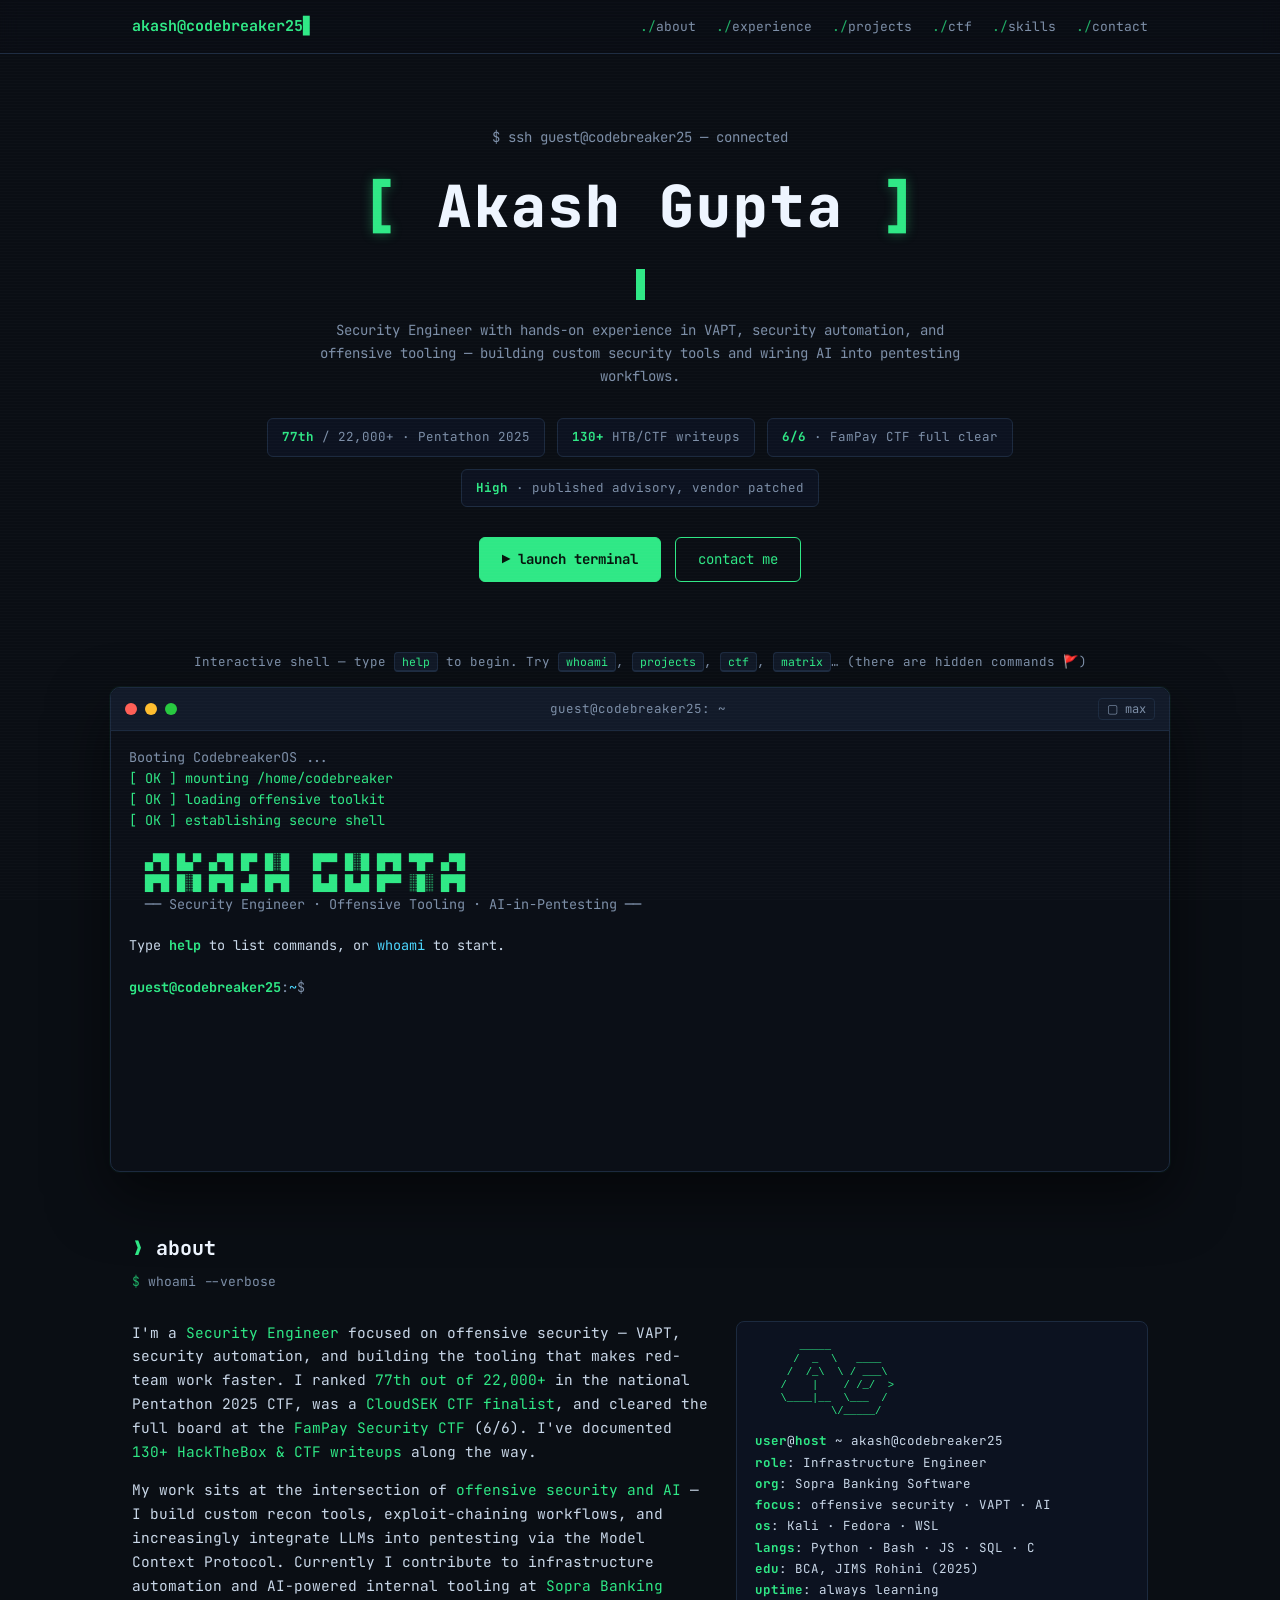
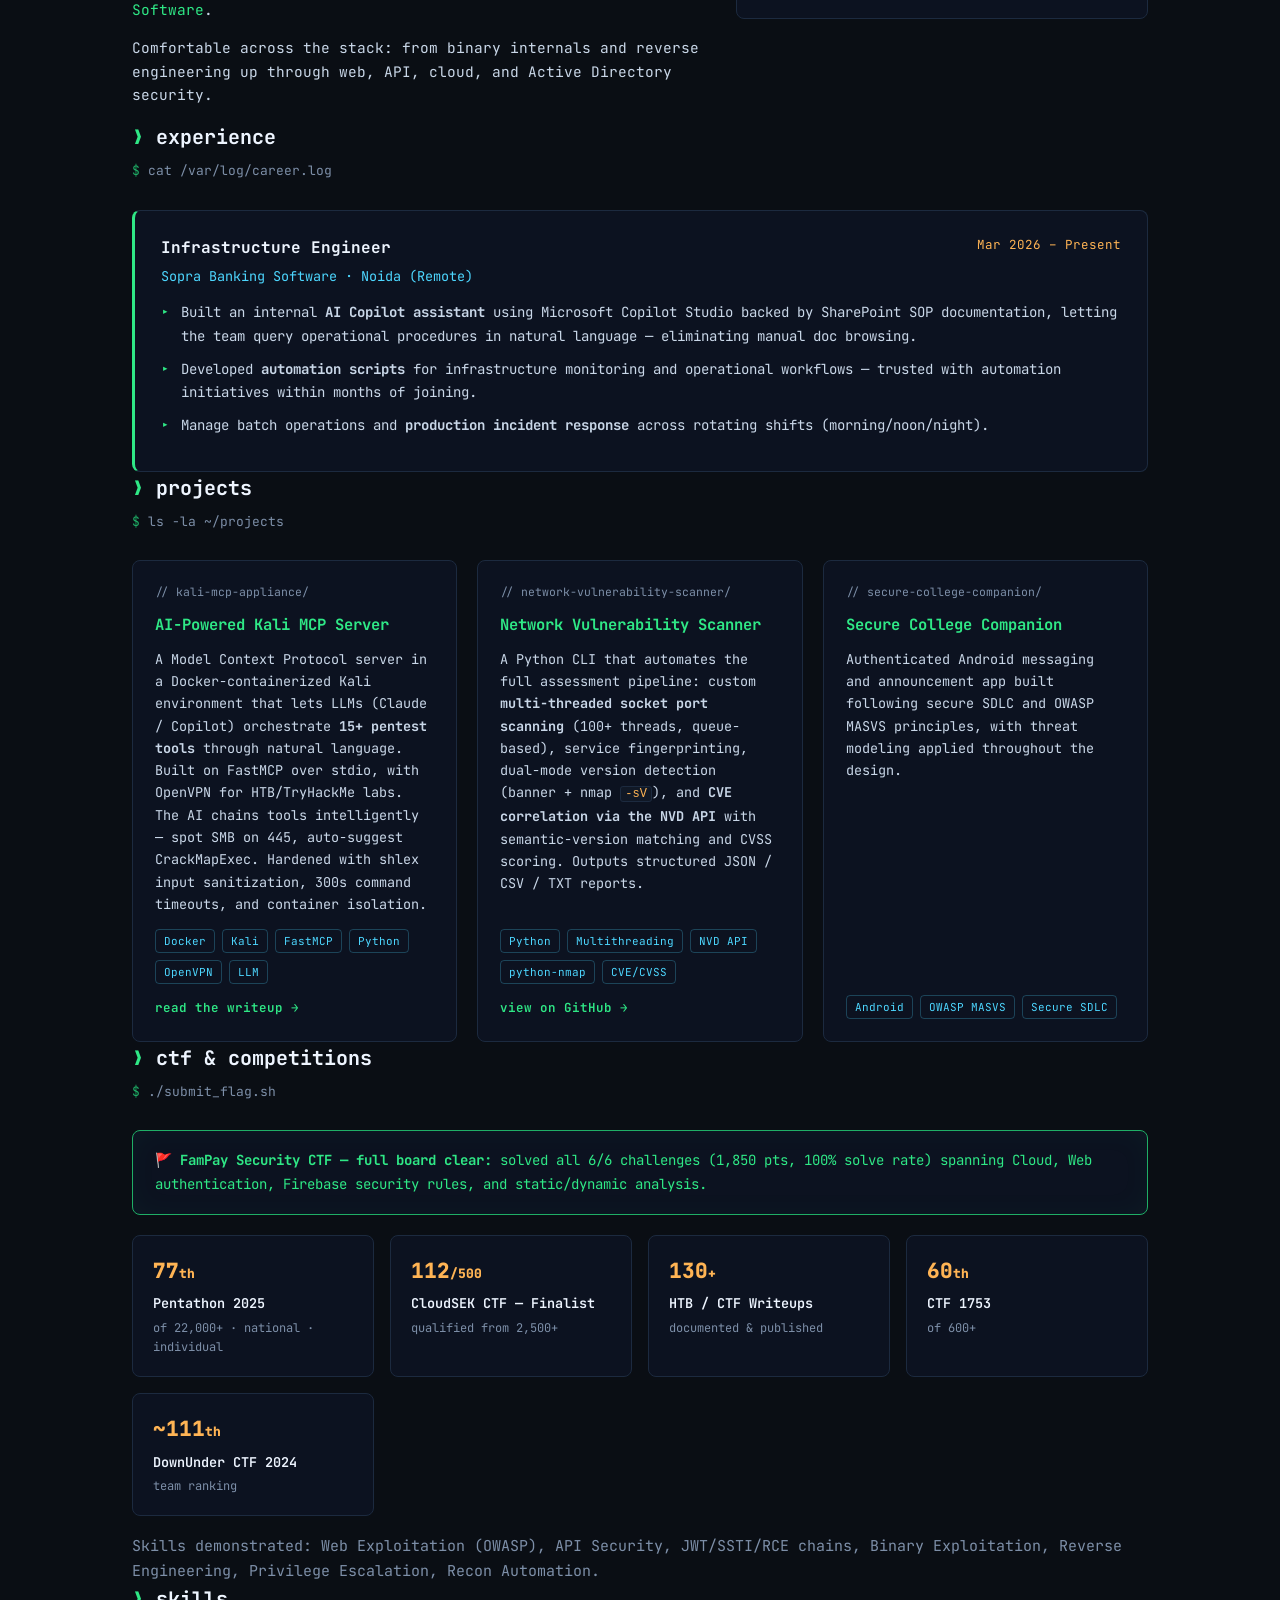
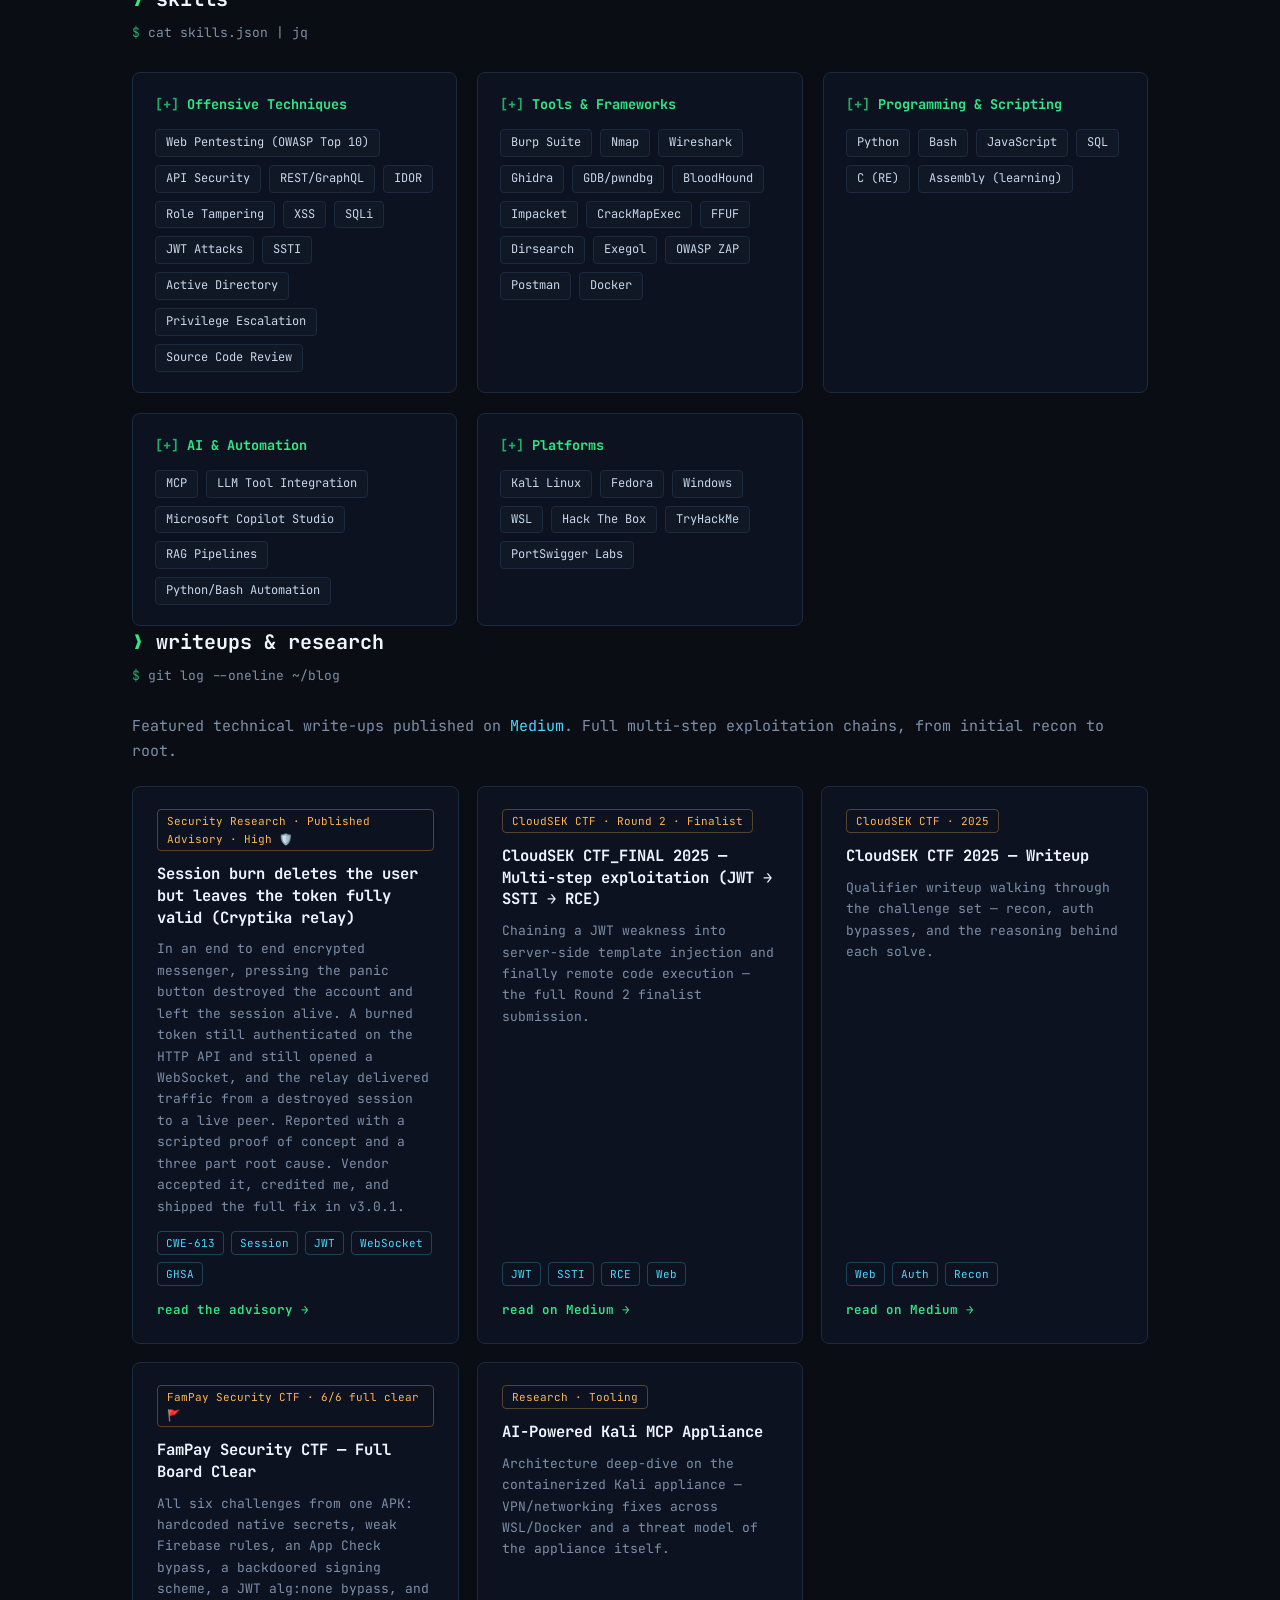
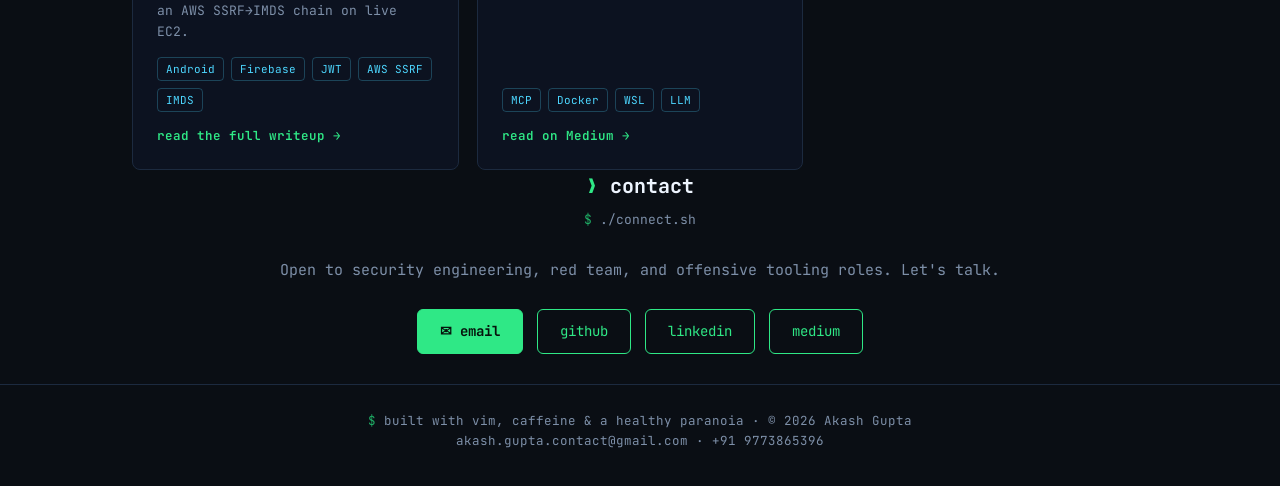
==== commit 1770f8bc: "Remove the false employment claim: role at SBS is Infrastructure Engineer The hero typing animation " ====
--- a/index.html
+++ b/index.html
@@ -107,9 +107,9 @@
     \____|__  \___  /
             \/_____/</pre>
       <div><span class="nf-key">user</span>@<span class="nf-key">host</span> ~ akash@codebreaker25</div>
-      <div><span class="nf-key">role</span>: Security Engineer</div>
+      <div><span class="nf-key">role</span>: Infrastructure Engineer</div>
       <div><span class="nf-key">org</span>: Sopra Banking Software</div>
-      <div><span class="nf-key">focus</span>: VAPT · Offensive Tooling · AI</div>
+      <div><span class="nf-key">focus</span>: offensive security · VAPT · AI</div>
       <div><span class="nf-key">os</span>: Kali · Fedora · WSL</div>
       <div><span class="nf-key">langs</span>: Python · Bash · JS · SQL · C</div>
       <div><span class="nf-key">edu</span>: BCA, JIMS Rohini (2025)</div>
